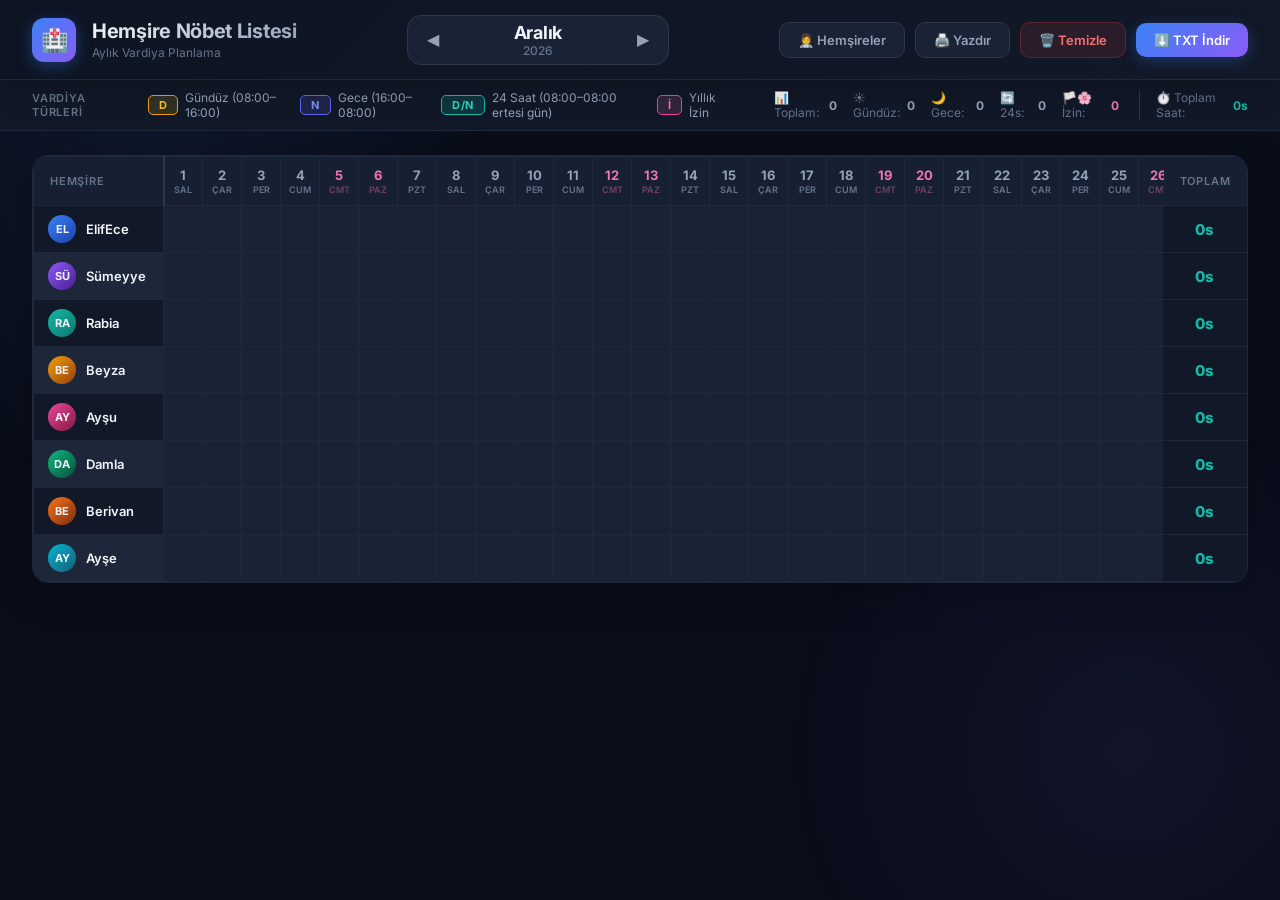
==== index.html @ 1e0ea93f "Initial commit: Add core application files including HTML structure, CSS styles, and JavaScript logi" ====
<!DOCTYPE html>
<html lang="tr">
<head>
  <meta charset="UTF-8" />
  <meta name="viewport" content="width=device-width, initial-scale=1.0" />
  <meta name="description" content="Hemşire Nöbet Listesi - Aylık çalışma programı düzenleme ve TXT olarak indirme uygulaması" />
  <title>Hemşire Nöbet Listesi</title>
  <link rel="preconnect" href="https://fonts.googleapis.com" />
  <link rel="preconnect" href="https://fonts.gstatic.com" crossorigin />
  <link rel="stylesheet" href="style.css" />
</head>
<body>

<div class="app-wrapper">

  <!-- ─── HEADER ─── -->
  <header class="app-header">
    <div class="header-left">
      <div class="header-icon">🏥</div>
      <div class="header-title">
        <h1>Hemşire Nöbet Listesi</h1>
        <p>Aylık Vardiya Planlama</p>
      </div>
    </div>

    <div class="header-center">
      <div class="month-nav">
        <button class="nav-btn" onclick="prevMonth()" title="Önceki Ay">◀</button>
        <div class="month-display">
          <span class="month-name" id="monthName">Nisan</span>
          <span class="year-name" id="yearName">2026</span>
        </div>
        <button class="nav-btn" onclick="nextMonth()" title="Sonraki Ay">▶</button>
      </div>
    </div>

    <div class="header-right">
      <button class="btn btn-secondary" onclick="openNurseModal()" id="btn-manage-nurses">
        👩‍⚕️ Hemşireler
      </button>
      <button class="btn btn-secondary" onclick="printSchedule()" id="btn-print">
        🖨️ Yazdır
      </button>
      <button class="btn btn-danger" onclick="clearAll()" id="btn-clear-all">
        🗑️ Temizle
      </button>
      <button class="btn btn-primary" onclick="downloadTxt()" id="btn-download">
        ⬇️ TXT İndir
      </button>
    </div>
  </header>

  <!-- ─── LEGEND BAR ─── -->
  <div class="legend-bar">
    <span class="legend-label">Vardiya Türleri</span>
    <div class="legend-items">
      <div class="legend-item">
        <span class="legend-chip chip-day">D</span>
        Gündüz (08:00–16:00)
      </div>
      <div class="legend-item">
        <span class="legend-chip chip-night">N</span>
        Gece (16:00–08:00)
      </div>
      <div class="legend-item">
        <span class="legend-chip chip-dn">D/N</span>
        24 Saat (08:00–08:00 ertesi gün)
      </div>
      <div class="legend-item">
        <span class="legend-chip chip-leave">İ</span>
        Yıllık İzin
      </div>
    </div>
    <div class="legend-spacer"></div>
    <div class="stats-bar">
      <div class="stat-item">📊 Toplam: <span class="stat-value" id="statTotal">0</span></div>
      <div class="stat-item">☀️ Gündüz: <span class="stat-value" id="statDay">0</span></div>
      <div class="stat-item">🌙 Gece: <span class="stat-value" id="statNight">0</span></div>
      <div class="stat-item">🔄 24s: <span class="stat-value" id="statDN">0</span></div>
      <div class="stat-item">🏳️‍🌸 İzin: <span class="stat-value" style="color:#f472b6" id="statLeave">0</span></div>
      <div class="stat-item" style="border-left:1px solid var(--border-light);padding-left:16px;margin-left:4px;">⏱️ Toplam Saat: <span class="stat-value" style="color:var(--accent-teal)" id="statHours">0s</span></div>
    </div>
  </div>

  <!-- ─── MAIN TABLE ─── -->
  <main class="main-content">
    <div class="table-wrapper">
      <table class="schedule-table" id="scheduleTable">
        <thead id="tableThead"></thead>
        <tbody id="tableTbody"></tbody>
      </table>
    </div>
  </main>

</div>

<!-- ─── NURSE MANAGER MODAL ─── -->
<div class="modal-overlay" id="nurseModal">
  <div class="modal">
    <div class="modal-header">
      <h2 class="modal-title">👩‍⚕️ Hemşire Listesi</h2>
      <button class="modal-close" onclick="closeNurseModal()">✕</button>
    </div>

    <div class="form-group">
      <label class="form-label" for="newNurseName">Yeni Hemşire Ekle</label>
      <div style="display:flex;gap:8px;">
        <input 
          class="form-input" 
          type="text" 
          id="newNurseName" 
          placeholder="Hemşire adını yazın..." 
          autocomplete="off"
        />
        <button class="btn btn-primary" onclick="addNurse()" id="btn-add-nurse" style="min-width:80px;">Ekle</button>
      </div>
    </div>

    <div class="form-group">
      <label class="form-label">Mevcut Hemşireler <span style="font-size:10px;font-weight:400;text-transform:none;">(sıralamak için sürükle-bırak)</span></label>
      <div class="nurse-list" id="nurseListItems"></div>
    </div>

    <div class="modal-footer">
      <button class="btn btn-secondary" onclick="closeNurseModal()">Kapat</button>
    </div>
  </div>
</div>

<!-- ─── CONFIRM MODAL ─── -->
<div class="modal-overlay" id="confirmModal">
  <div class="modal" style="max-width:400px;">
    <div class="modal-header">
      <h2 class="modal-title" id="confirmTitle">Emin misiniz?</h2>
      <button class="modal-close" onclick="closeConfirm()">✕</button>
    </div>
    <p id="confirmMessage" style="color:var(--text-secondary);font-size:14px;line-height:1.6;margin-bottom:24px;"></p>
    <div class="modal-footer">
      <button class="btn btn-secondary" onclick="closeConfirm()" id="btn-confirm-cancel">İptal</button>
      <button class="btn btn-danger" onclick="doConfirm()" id="btn-confirm-ok">Evet, Devam Et</button>
    </div>
  </div>
</div>

<!-- ─── TOAST ─── -->
<div class="toast" id="toast">
  <span class="toast-icon" id="toastIcon">✅</span>
  <span id="toastMsg">İşlem tamamlandı</span>
</div>

<script src="app.js"></script>
</body>
</html>
---- style.css ----
@import url('https://fonts.googleapis.com/css2?family=Inter:wght@300;400;500;600;700;800&display=swap');

:root {
  --bg-primary: #0a0e1a;
  --bg-secondary: #111827;
  --bg-card: #1a2236;
  --bg-card-hover: #1e2a42;
  --accent-blue: #3b82f6;
  --accent-purple: #8b5cf6;
  --accent-teal: #14b8a6;
  --text-primary: #f1f5f9;
  --text-secondary: #94a3b8;
  --text-muted: #64748b;
  --border-color: #1e293b;
  --border-light: #2d3748;

  /* Shift colors */
  --shift-day-bg: rgba(251, 191, 36, 0.15);
  --shift-day-border: #f59e0b;
  --shift-day-text: #fbbf24;
  --shift-night-bg: rgba(99, 102, 241, 0.18);
  --shift-night-border: #6366f1;
  --shift-night-text: #818cf8;
  --shift-dn-bg: rgba(20, 184, 166, 0.18);
  --shift-dn-border: #14b8a6;
  --shift-dn-text: #2dd4bf;
  --shift-leave-bg: rgba(244, 114, 182, 0.15);
  --shift-leave-border: #ec4899;
  --shift-leave-text: #f472b6;

  --header-height: 80px;
  --table-header-bg: #162032;
}

* {
  margin: 0;
  padding: 0;
  box-sizing: border-box;
}

body {
  font-family: 'Inter', sans-serif;
  background: var(--bg-primary);
  color: var(--text-primary);
  min-height: 100vh;
  overflow-x: hidden;
}

/* Background gradient blobs */
body::before {
  content: '';
  position: fixed;
  top: -200px;
  left: -200px;
  width: 700px;
  height: 700px;
  background: radial-gradient(circle, rgba(59, 130, 246, 0.08) 0%, transparent 70%);
  pointer-events: none;
  z-index: 0;
}
body::after {
  content: '';
  position: fixed;
  bottom: -200px;
  right: -200px;
  width: 700px;
  height: 700px;
  background: radial-gradient(circle, rgba(139, 92, 246, 0.07) 0%, transparent 70%);
  pointer-events: none;
  z-index: 0;
}

.app-wrapper {
  position: relative;
  z-index: 1;
  min-height: 100vh;
  display: flex;
  flex-direction: column;
}

/* ─── HEADER ───────────────────────────────────────────────── */
.app-header {
  background: linear-gradient(135deg, #0d1422 0%, #111827 100%);
  border-bottom: 1px solid var(--border-color);
  padding: 0 32px;
  display: flex;
  align-items: center;
  justify-content: space-between;
  height: var(--header-height);
  position: sticky;
  top: 0;
  z-index: 100;
  backdrop-filter: blur(12px);
  box-shadow: 0 4px 32px rgba(0, 0, 0, 0.3);
}

.header-left {
  display: flex;
  align-items: center;
  gap: 16px;
}

.header-icon {
  width: 44px;
  height: 44px;
  background: linear-gradient(135deg, var(--accent-blue), var(--accent-purple));
  border-radius: 12px;
  display: flex;
  align-items: center;
  justify-content: center;
  font-size: 22px;
  box-shadow: 0 4px 16px rgba(59, 130, 246, 0.35);
}

.header-title h1 {
  font-size: 20px;
  font-weight: 700;
  background: linear-gradient(135deg, #f1f5f9, #94a3b8);
  -webkit-background-clip: text;
  -webkit-text-fill-color: transparent;
  background-clip: text;
  letter-spacing: -0.3px;
}

.header-title p {
  font-size: 12px;
  color: var(--text-muted);
  font-weight: 400;
  margin-top: 2px;
}

.header-center {
  display: flex;
  align-items: center;
  gap: 12px;
}

.month-nav {
  display: flex;
  align-items: center;
  gap: 8px;
  background: var(--bg-card);
  border: 1px solid var(--border-light);
  border-radius: 14px;
  padding: 6px 8px;
}

.nav-btn {
  width: 34px;
  height: 34px;
  background: transparent;
  border: none;
  border-radius: 8px;
  color: var(--text-secondary);
  font-size: 16px;
  cursor: pointer;
  display: flex;
  align-items: center;
  justify-content: center;
  transition: all 0.2s ease;
}
.nav-btn:hover {
  background: var(--border-light);
  color: var(--text-primary);
}

.month-display {
  display: flex;
  flex-direction: column;
  align-items: center;
  min-width: 160px;
}

.month-name {
  font-size: 18px;
  font-weight: 700;
  color: var(--text-primary);
  letter-spacing: -0.3px;
}

.year-name {
  font-size: 12px;
  color: var(--text-muted);
  font-weight: 500;
}

.header-right {
  display: flex;
  align-items: center;
  gap: 10px;
}

.btn {
  display: flex;
  align-items: center;
  gap: 8px;
  padding: 9px 18px;
  border-radius: 10px;
  font-size: 13px;
  font-weight: 600;
  cursor: pointer;
  transition: all 0.2s ease;
  border: none;
  font-family: 'Inter', sans-serif;
  white-space: nowrap;
}

.btn-primary {
  background: linear-gradient(135deg, var(--accent-blue), var(--accent-purple));
  color: white;
  box-shadow: 0 4px 16px rgba(59, 130, 246, 0.3);
}
.btn-primary:hover {
  transform: translateY(-1px);
  box-shadow: 0 6px 24px rgba(59, 130, 246, 0.45);
}
.btn-primary:active { transform: translateY(0); }

.btn-secondary {
  background: var(--bg-card);
  color: var(--text-secondary);
  border: 1px solid var(--border-light);
}
.btn-secondary:hover {
  background: var(--bg-card-hover);
  color: var(--text-primary);
  border-color: var(--accent-blue);
}

.btn-danger {
  background: rgba(239, 68, 68, 0.12);
  color: #f87171;
  border: 1px solid rgba(239, 68, 68, 0.25);
}
.btn-danger:hover {
  background: rgba(239, 68, 68, 0.2);
  border-color: #ef4444;
}

/* ─── LEGEND ────────────────────────────────────────────────── */
.legend-bar {
  display: flex;
  align-items: center;
  gap: 24px;
  padding: 10px 32px;
  background: var(--bg-secondary);
  border-bottom: 1px solid var(--border-color);
}

.legend-label {
  font-size: 11px;
  font-weight: 600;
  color: var(--text-muted);
  text-transform: uppercase;
  letter-spacing: 0.8px;
}

.legend-items {
  display: flex;
  gap: 16px;
}

.legend-item {
  display: flex;
  align-items: center;
  gap: 7px;
  font-size: 12px;
  color: var(--text-secondary);
}

.legend-chip {
  padding: 2px 10px;
  border-radius: 5px;
  font-size: 11px;
  font-weight: 700;
  letter-spacing: 0.5px;
}

.chip-day {
  background: var(--shift-day-bg);
  border: 1px solid var(--shift-day-border);
  color: var(--shift-day-text);
}
.chip-night {
  background: var(--shift-night-bg);
  border: 1px solid var(--shift-night-border);
  color: var(--shift-night-text);
}
.chip-dn {
  background: var(--shift-dn-bg);
  border: 1px solid var(--shift-dn-border);
  color: var(--shift-dn-text);
}
.chip-leave {
  background: var(--shift-leave-bg);
  border: 1px solid var(--shift-leave-border);
  color: var(--shift-leave-text);
}

.legend-spacer {
  flex: 1;
}

.stats-bar {
  display: flex;
  gap: 16px;
}

.stat-item {
  display: flex;
  align-items: center;
  gap: 6px;
  font-size: 12px;
  color: var(--text-muted);
}
.stat-value {
  font-weight: 700;
  color: var(--text-secondary);
}

/* ─── MAIN CONTENT ──────────────────────────────────────────── */
.main-content {
  flex: 1;
  padding: 24px 32px;
  overflow: auto;
}

/* ─── TABLE WRAPPER ─────────────────────────────────────────── */
.table-wrapper {
  background: var(--bg-card);
  border-radius: 16px;
  border: 1px solid var(--border-color);
  overflow: auto;
  box-shadow: 0 8px 40px rgba(0, 0, 0, 0.25);
}

/* ─── SCHEDULE TABLE ────────────────────────────────────────── */
.schedule-table {
  width: 100%;
  border-collapse: collapse;
  min-width: 900px;
}

.schedule-table th,
.schedule-table td {
  border: 1px solid var(--border-color);
}

/* Nurse name column header */
.schedule-table th.nurse-col-header {
  background: var(--table-header-bg);
  color: var(--text-muted);
  font-size: 11px;
  font-weight: 600;
  text-transform: uppercase;
  letter-spacing: 0.8px;
  padding: 14px 16px;
  text-align: left;
  min-width: 130px;
  position: sticky;
  left: 0;
  z-index: 10;
  border-right: 2px solid var(--border-light);
}

/* Day number headers */
.schedule-table th.day-header {
  background: var(--table-header-bg);
  color: var(--text-muted);
  font-size: 12px;
  font-weight: 600;
  padding: 10px 4px;
  text-align: center;
  min-width: 38px;
  max-width: 44px;
  user-select: none;
}

.day-header .day-num {
  display: block;
  font-size: 13px;
  font-weight: 700;
  color: var(--text-secondary);
}

.day-header .day-name {
  display: block;
  font-size: 9px;
  color: var(--text-muted);
  margin-top: 1px;
  text-transform: uppercase;
}

.day-header.weekend .day-num {
  color: #f472b6;
}
.day-header.weekend .day-name {
  color: #f472b666;
}

/* Nurse name cell */
.nurse-name-cell {
  background: var(--bg-secondary);
  padding: 0 14px;
  position: sticky;
  left: 0;
  z-index: 5;
  border-right: 2px solid var(--border-light);
  transition: background 0.2s;
}

.nurse-info {
  display: flex;
  align-items: center;
  gap: 10px;
  height: 46px;
}

.nurse-avatar {
  width: 28px;
  height: 28px;
  border-radius: 50%;
  display: flex;
  align-items: center;
  justify-content: center;
  font-size: 11px;
  font-weight: 700;
  flex-shrink: 0;
}

.nurse-name-text {
  font-size: 13px;
  font-weight: 600;
  color: var(--text-primary);
  white-space: nowrap;
}

/* Shift cells */
.shift-cell {
  text-align: center;
  padding: 4px 2px;
  cursor: pointer;
  user-select: none;
  transition: all 0.15s ease;
  height: 46px;
  vertical-align: middle;
}

.shift-cell:hover {
  background: rgba(255, 255, 255, 0.04);
}

.cell-inner {
  width: 34px;
  height: 34px;
  border-radius: 8px;
  display: flex;
  align-items: center;
  justify-content: center;
  font-size: 11px;
  font-weight: 700;
  margin: auto;
  transition: all 0.18s cubic-bezier(0.34, 1.56, 0.64, 1);
  letter-spacing: 0.3px;
  border: 1.5px solid transparent;
}

/* Empty state */
.cell-inner.empty {
  background: transparent;
  border-color: transparent;
  color: transparent;
}

.shift-cell:hover .cell-inner.empty {
  background: rgba(255, 255, 255, 0.05);
  border-color: var(--border-light);
  color: var(--text-muted);
}
.shift-cell:hover .cell-inner.empty::after {
  content: '+';
  font-size: 14px;
}

/* Day shift */
.cell-inner.day {
  background: var(--shift-day-bg);
  border-color: var(--shift-day-border);
  color: var(--shift-day-text);
  box-shadow: 0 2px 8px rgba(245, 158, 11, 0.2);
}
.shift-cell:hover .cell-inner.day {
  transform: scale(1.1);
  box-shadow: 0 4px 14px rgba(245, 158, 11, 0.35);
}

/* Night shift */
.cell-inner.night {
  background: var(--shift-night-bg);
  border-color: var(--shift-night-border);
  color: var(--shift-night-text);
  box-shadow: 0 2px 8px rgba(99, 102, 241, 0.25);
}
.shift-cell:hover .cell-inner.night {
  transform: scale(1.1);
  box-shadow: 0 4px 14px rgba(99, 102, 241, 0.4);
}

/* Day/Night shift */
.cell-inner.daynight {
  background: var(--shift-dn-bg);
  border-color: var(--shift-dn-border);
  color: var(--shift-dn-text);
  box-shadow: 0 2px 8px rgba(20, 184, 166, 0.2);
  font-size: 10px;
}
.shift-cell:hover .cell-inner.daynight {
  transform: scale(1.1);
  box-shadow: 0 4px 14px rgba(20, 184, 166, 0.35);
}

/* Leave / İzin */
.cell-inner.leave {
  background: var(--shift-leave-bg);
  border-color: var(--shift-leave-border);
  color: var(--shift-leave-text);
  box-shadow: 0 2px 8px rgba(236, 72, 153, 0.2);
}
.shift-cell:hover .cell-inner.leave {
  transform: scale(1.1);
  box-shadow: 0 4px 14px rgba(236, 72, 153, 0.4);
}

/* Row total */
.row-total {
  padding: 0 12px;
  text-align: center;
  min-width: 60px;
  position: sticky;
  right: 0;
  background: var(--bg-secondary);
  border-left: 2px solid var(--border-light);
  z-index: 5;
}

.total-badge {
  display: inline-flex;
  align-items: center;
  justify-content: center;
}

.total-badge span.hours {
  font-size: 15px;
  font-weight: 800;
  color: var(--accent-teal);
}

/* Alternating row colors */
.schedule-table tbody tr:nth-child(even) .nurse-name-cell {
  background: rgba(255,255,255,0.02);
}
.schedule-table tbody tr:hover .nurse-name-cell,
.schedule-table tbody tr:hover .row-total {
  background: var(--bg-card-hover);
}
.schedule-table tbody tr:hover .shift-cell {
  background: rgba(255,255,255,0.015);
}

/* Disabled day cell (out of month) */
.shift-cell.disabled {
  background: rgba(0,0,0,0.15);
  cursor: not-allowed;
  pointer-events: none;
}
.shift-cell.disabled .cell-inner {
  opacity: 0.15;
}

/* ─── MODAL / NURSE EDITOR ──────────────────────────────────── */
.modal-overlay {
  position: fixed;
  inset: 0;
  background: rgba(0, 0, 0, 0.7);
  backdrop-filter: blur(6px);
  z-index: 1000;
  display: flex;
  align-items: center;
  justify-content: center;
  opacity: 0;
  pointer-events: none;
  transition: opacity 0.25s ease;
}

.modal-overlay.open {
  opacity: 1;
  pointer-events: all;
}

.modal {
  background: var(--bg-card);
  border: 1px solid var(--border-light);
  border-radius: 20px;
  padding: 32px;
  width: 480px;
  max-width: 95vw;
  box-shadow: 0 24px 80px rgba(0, 0, 0, 0.5);
  transform: translateY(16px) scale(0.97);
  transition: transform 0.25s ease;
}
.modal-overlay.open .modal {
  transform: translateY(0) scale(1);
}

.modal-header {
  display: flex;
  align-items: center;
  justify-content: space-between;
  margin-bottom: 24px;
}
.modal-title {
  font-size: 18px;
  font-weight: 700;
}
.modal-close {
  width: 32px;
  height: 32px;
  background: var(--bg-secondary);
  border: 1px solid var(--border-light);
  border-radius: 8px;
  color: var(--text-muted);
  font-size: 16px;
  cursor: pointer;
  display: flex;
  align-items: center;
  justify-content: center;
  transition: all 0.2s;
}
.modal-close:hover {
  background: rgba(239,68,68,0.15);
  color: #f87171;
  border-color: rgba(239,68,68,0.4);
}

.form-group {
  margin-bottom: 16px;
}
.form-label {
  display: block;
  font-size: 12px;
  font-weight: 600;
  color: var(--text-muted);
  text-transform: uppercase;
  letter-spacing: 0.7px;
  margin-bottom: 8px;
}
.form-input {
  width: 100%;
  background: var(--bg-secondary);
  border: 1px solid var(--border-light);
  border-radius: 10px;
  padding: 11px 14px;
  color: var(--text-primary);
  font-size: 14px;
  font-family: 'Inter', sans-serif;
  transition: border-color 0.2s;
  outline: none;
}
.form-input:focus {
  border-color: var(--accent-blue);
  box-shadow: 0 0 0 3px rgba(59,130,246,0.12);
}

.nurse-list {
  display: flex;
  flex-direction: column;
  gap: 8px;
  max-height: 320px;
  overflow-y: auto;
  padding-right: 4px;
}
.nurse-list::-webkit-scrollbar { width: 4px; }
.nurse-list::-webkit-scrollbar-track { background: transparent; }
.nurse-list::-webkit-scrollbar-thumb { background: var(--border-light); border-radius: 2px; }

.nurse-list-item {
  display: flex;
  align-items: center;
  gap: 10px;
  background: var(--bg-secondary);
  border: 1px solid var(--border-color);
  border-radius: 10px;
  padding: 10px 14px;
  cursor: grab;
  transition: all 0.2s;
}
.nurse-list-item:hover {
  border-color: var(--border-light);
  background: var(--bg-card-hover);
}
.nurse-list-item.dragging {
  opacity: 0.5;
  cursor: grabbing;
}

.drag-handle {
  color: var(--text-muted);
  font-size: 14px;
  cursor: grab;
}

.nurse-item-name {
  flex: 1;
  font-size: 14px;
  font-weight: 500;
}

.nurse-item-actions {
  display: flex;
  gap: 6px;
}

.icon-btn {
  width: 28px;
  height: 28px;
  border-radius: 7px;
  border: none;
  background: transparent;
  cursor: pointer;
  display: flex;
  align-items: center;
  justify-content: center;
  font-size: 13px;
  color: var(--text-muted);
  transition: all 0.2s;
}
.icon-btn:hover {
  background: rgba(239,68,68,0.15);
  color: #f87171;
}

.modal-footer {
  margin-top: 24px;
  display: flex;
  gap: 10px;
  justify-content: flex-end;
}

/* Toast notification */
.toast {
  position: fixed;
  bottom: 32px;
  right: 32px;
  background: var(--bg-card);
  border: 1px solid var(--border-light);
  border-radius: 12px;
  padding: 14px 20px;
  display: flex;
  align-items: center;
  gap: 10px;
  font-size: 14px;
  font-weight: 500;
  color: var(--text-primary);
  box-shadow: 0 8px 32px rgba(0,0,0,0.35);
  z-index: 2000;
  transform: translateY(80px);
  opacity: 0;
  transition: all 0.35s cubic-bezier(0.34, 1.56, 0.64, 1);
}

.toast.show {
  transform: translateY(0);
  opacity: 1;
}

.toast-icon {
  font-size: 20px;
}

/* Scrollbar for table wrapper */
.table-wrapper::-webkit-scrollbar { height: 6px; width: 6px; }
.table-wrapper::-webkit-scrollbar-track { background: var(--bg-card); }
.table-wrapper::-webkit-scrollbar-thumb { background: var(--border-light); border-radius: 3px; }
.table-wrapper::-webkit-scrollbar-thumb:hover { background: var(--text-muted); }

/* Responsive */
@media (max-width: 768px) {
  .app-header {
    padding: 0 16px;
    flex-wrap: wrap;
    height: auto;
    padding: 12px 16px;
    gap: 10px;
  }
  .header-center { order: 3; width: 100%; justify-content: center; }
  .main-content { padding: 12px 8px; }
  .legend-bar { padding: 8px 16px; flex-wrap: wrap; gap: 10px; }
}
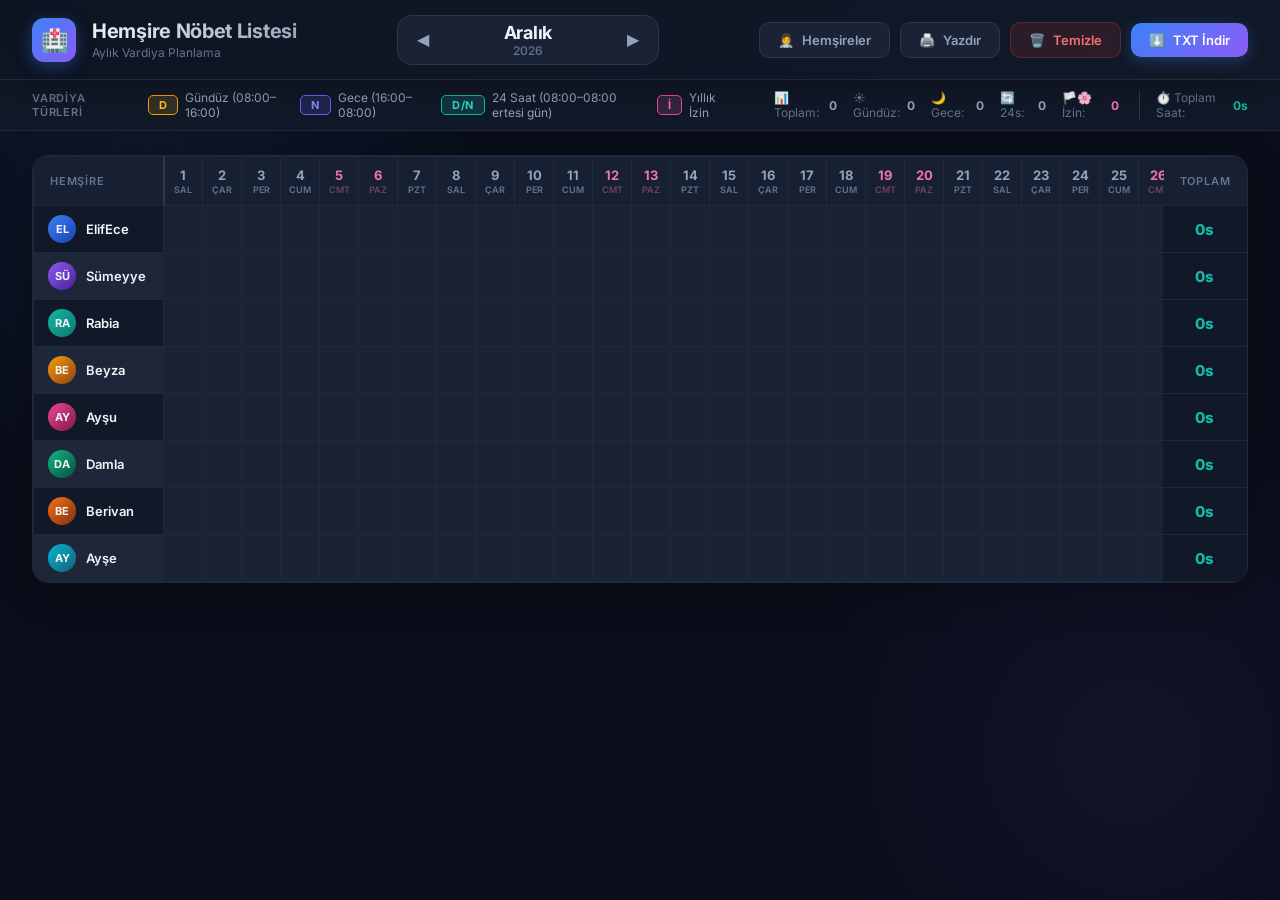
==== commit 692f30a7: "feat: implement responsive mobile card view with floating navigation bar and toggleable layout" ====
--- a/index.html
+++ b/index.html
@@ -36,16 +36,16 @@
 
     <div class="header-right">
       <button class="btn btn-secondary" onclick="openNurseModal()" id="btn-manage-nurses">
-        👩‍⚕️ Hemşireler
+        👩‍⚕️ <span class="btn-label">Hemşireler</span>
       </button>
       <button class="btn btn-secondary" onclick="printSchedule()" id="btn-print">
-        🖨️ Yazdır
+        🖨️ <span class="btn-label">Yazdır</span>
       </button>
       <button class="btn btn-danger" onclick="clearAll()" id="btn-clear-all">
-        🗑️ Temizle
+        🗑️ <span class="btn-label">Temizle</span>
       </button>
       <button class="btn btn-primary" onclick="downloadTxt()" id="btn-download">
-        ⬇️ TXT İndir
+        ⬇️ <span class="btn-label">TXT İndir</span>
       </button>
     </div>
   </header>
@@ -84,13 +84,29 @@
 
   <!-- ─── MAIN TABLE ─── -->
   <main class="main-content">
-    <div class="table-wrapper">
+    <!-- Masaüstü: tablo görünümü -->
+    <div class="table-wrapper" id="desktopView">
       <table class="schedule-table" id="scheduleTable">
         <thead id="tableThead"></thead>
         <tbody id="tableTbody"></tbody>
       </table>
     </div>
+    <!-- Mobil: kart görünümü (JS tarafından doldurulur) -->
+    <div class="mobile-view" id="mobileView"></div>
   </main>
+
+  <!-- ─── MOBİL FLOATING BOTTOM BAR ─── -->
+  <div class="mobile-fab-bar" id="mobileFabBar">
+    <div class="mob-month-nav">
+      <button class="nav-btn" onclick="prevMonth()" title="Önceki Ay">◀</button>
+      <div class="mob-month-display">
+        <span class="month-name" id="mobMonthName">Nisan</span>
+        <span class="year-name" id="mobYearName">2026</span>
+      </div>
+      <button class="nav-btn" onclick="nextMonth()" title="Sonraki Ay">▶</button>
+    </div>
+    <button class="mob-view-toggle" id="viewToggleBtn" onclick="toggleViewMode()" title="Tablo Görünümüne Geç">📊</button>
+  </div>
 
 </div>
 
--- a/style.css
+++ b/style.css
@@ -783,16 +783,252 @@
 .table-wrapper::-webkit-scrollbar-thumb { background: var(--border-light); border-radius: 3px; }
 .table-wrapper::-webkit-scrollbar-thumb:hover { background: var(--text-muted); }
 
-/* Responsive */
-@media (max-width: 768px) {
+/* ─── MOBILE CARD VIEW ──────────────────────────────────────────────────── */
+
+.mobile-view {
+  display: none; /* JS controls visibility via inline style */
+  flex-direction: column;
+  gap: 12px;
+}
+
+.nurse-card {
+  background: var(--bg-card);
+  border: 1px solid var(--border-color);
+  border-radius: 16px;
+  overflow: hidden;
+  box-shadow: 0 4px 20px rgba(0, 0, 0, 0.2);
+}
+
+.nurse-card-header {
+  display: flex;
+  align-items: center;
+  gap: 10px;
+  padding: 11px 14px;
+  background: var(--bg-secondary);
+  border-bottom: 1px solid var(--border-color);
+}
+
+.nurse-card-name {
+  flex: 1;
+  font-size: 14px;
+  font-weight: 600;
+  color: var(--text-primary);
+}
+
+.nurse-card-total {
+  font-size: 15px;
+  font-weight: 800;
+  color: var(--accent-teal);
+}
+
+.nurse-card-body {
+  padding: 10px 8px 8px;
+  display: flex;
+  flex-direction: column;
+  gap: 4px;
+}
+
+/* 7 günlük hafta satırı */
+.week-row {
+  display: grid;
+  grid-template-columns: repeat(7, 1fr);
+  gap: 3px;
+}
+
+.mobile-cell {
+  display: flex;
+  flex-direction: column;
+  align-items: center;
+  gap: 3px;
+  cursor: pointer;
+  border-radius: 8px;
+  padding: 5px 2px;
+  min-height: 58px;
+  justify-content: center;
+  transition: background 0.15s ease;
+  -webkit-tap-highlight-color: transparent;
+  user-select: none;
+}
+
+.mobile-cell:active {
+  background: rgba(255, 255, 255, 0.07);
+  transform: scale(0.91);
+  transition: transform 0.08s ease;
+}
+
+.mobile-cell .mob-day-n {
+  font-size: 9px;
+  color: var(--text-muted);
+  font-weight: 600;
+  line-height: 1;
+}
+
+.mobile-cell .mob-day-n.weekend {
+  color: rgba(244, 114, 182, 0.75);
+}
+
+.mobile-cell .cell-inner {
+  width: 36px;
+  height: 36px;
+}
+
+/* ─── FLOATING BOTTOM BAR (mobil) ──────────────────────────────────────── */
+
+.mobile-fab-bar {
+  display: none; /* sadece mobilde gösterilir */
+  position: fixed;
+  bottom: 0;
+  left: 0;
+  right: 0;
+  z-index: 200;
+  background: linear-gradient(180deg, rgba(13,20,34,0.96) 0%, rgba(17,24,39,0.99) 100%);
+  border-top: 1px solid var(--border-light);
+  padding: 10px 16px;
+  padding-bottom: max(10px, env(safe-area-inset-bottom));
+  gap: 10px;
+  align-items: center;
+  justify-content: center;
+  box-shadow: 0 -4px 32px rgba(0, 0, 0, 0.55);
+  backdrop-filter: blur(16px);
+  -webkit-backdrop-filter: blur(16px);
+}
+
+.mob-month-nav {
+  display: flex;
+  align-items: center;
+  gap: 8px;
+  background: var(--bg-card);
+  border: 1px solid var(--border-light);
+  border-radius: 14px;
+  padding: 5px 10px;
+  flex: 1;
+  justify-content: center;
+}
+
+.mob-month-display {
+  display: flex;
+  flex-direction: column;
+  align-items: center;
+  min-width: 110px;
+}
+
+.mob-month-display .month-name {
+  font-size: 16px;
+  font-weight: 700;
+  color: var(--text-primary);
+  letter-spacing: -0.2px;
+}
+
+.mob-month-display .year-name {
+  font-size: 11px;
+  color: var(--text-muted);
+}
+
+.mob-view-toggle {
+  width: 42px;
+  height: 42px;
+  border-radius: 12px;
+  border: 1px solid var(--border-light);
+  background: var(--bg-card);
+  color: var(--text-secondary);
+  font-size: 18px;
+  cursor: pointer;
+  display: flex;
+  align-items: center;
+  justify-content: center;
+  transition: all 0.2s ease;
+  flex-shrink: 0;
+}
+
+.mob-view-toggle:active {
+  background: var(--accent-blue);
+  border-color: var(--accent-blue);
+  color: white;
+  transform: scale(0.92);
+}
+
+/* ─── RESPONSIVE OVERRIDES (≤ 767px) ──────────────────────────────────── */
+
+@media (max-width: 767px) {
+  /* Header: compact & icon-only buttons */
   .app-header {
-    padding: 0 16px;
+    padding: 10px 12px !important;
     flex-wrap: wrap;
-    height: auto;
-    padding: 12px 16px;
+    height: auto !important;
+    gap: 8px;
+  }
+
+  /* Ay navigasyonu floating bar'a taşındı */
+  .header-center {
+    display: none;
+  }
+
+  .header-left {
+    flex: 1;
     gap: 10px;
   }
-  .header-center { order: 3; width: 100%; justify-content: center; }
-  .main-content { padding: 12px 8px; }
-  .legend-bar { padding: 8px 16px; flex-wrap: wrap; gap: 10px; }
-}
+
+  .header-icon {
+    width: 36px;
+    height: 36px;
+    font-size: 18px;
+    border-radius: 10px;
+    flex-shrink: 0;
+  }
+
+  .header-title h1 { font-size: 15px; }
+  .header-title p  { font-size: 11px; }
+
+  .header-right { gap: 6px; }
+
+  /* Buton metinlerini mobilde gizle, sadece ikon göster */
+  .btn-label { display: none; }
+  .btn { padding: 9px 11px; }
+
+  /* Legend bar */
+  .legend-bar {
+    padding: 7px 12px !important;
+    gap: 8px;
+    flex-wrap: wrap;
+  }
+
+  .legend-label  { display: none; }
+  .legend-spacer { display: none; }
+
+  .legend-items {
+    gap: 8px;
+    flex-wrap: wrap;
+  }
+
+  .legend-item { font-size: 11px; gap: 5px; }
+
+  .stats-bar {
+    flex-wrap: wrap;
+    gap: 6px;
+    width: 100%;
+    font-size: 11px;
+  }
+
+  /* Floating bar için alt boşluk */
+  .main-content {
+    padding: 10px 8px 90px !important;
+  }
+
+  /* Tablo modu için momentum scroll */
+  .table-wrapper {
+    -webkit-overflow-scrolling: touch;
+    border-radius: 12px;
+  }
+
+  /* Floating bar göster */
+  .mobile-fab-bar {
+    display: flex;
+  }
+
+  /* Toast'ı floating bar'ın üstüne taşı */
+  .toast {
+    bottom: 92px;
+    right: 16px;
+  }
+}
+
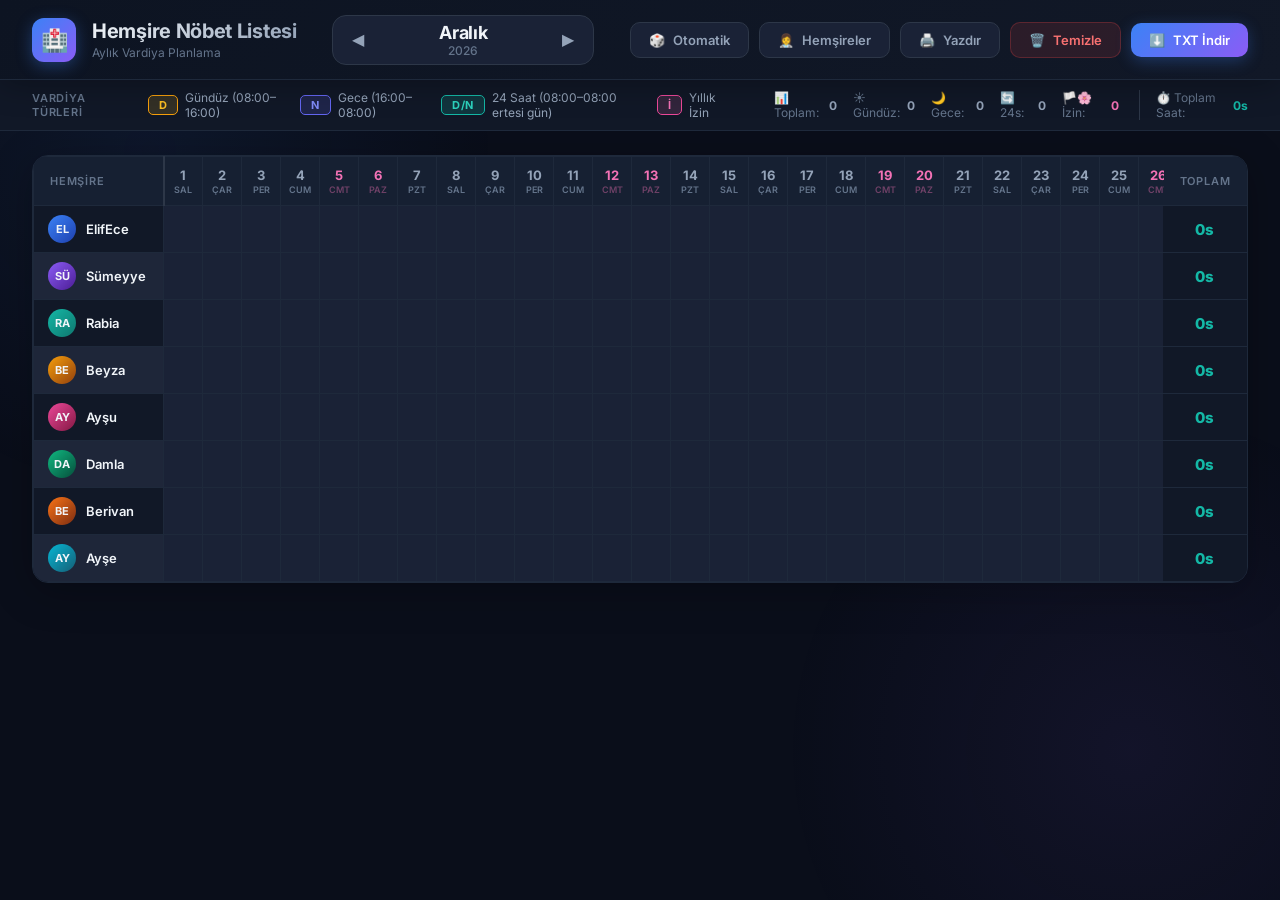
==== commit 44a3d37e: "feat: implement automatic schedule generation with load-balanced shift assignment" ====
--- a/index.html
+++ b/index.html
@@ -35,6 +35,9 @@
     </div>
 
     <div class="header-right">
+      <button class="btn btn-secondary" onclick="openAutoModal()" id="btn-auto-schedule">
+        🎲 <span class="btn-label">Otomatik</span>
+      </button>
       <button class="btn btn-secondary" onclick="openNurseModal()" id="btn-manage-nurses">
         👩‍⚕️ <span class="btn-label">Hemşireler</span>
       </button>
@@ -108,6 +111,47 @@
     <button class="mob-view-toggle" id="viewToggleBtn" onclick="toggleViewMode()" title="Tablo Görünümüne Geç">📊</button>
   </div>
 
+</div>
+
+<!-- ─── AUTO SCHEDULE MODAL ─── -->
+<div class="modal-overlay" id="autoModal">
+  <div class="modal" style="max-width:440px;">
+    <div class="modal-header">
+      <h2 class="modal-title">🎲 Otomatik Çizelge Oluştur</h2>
+      <button class="modal-close" onclick="closeAutoModal()">&#x2715;</button>
+    </div>
+
+    <p style="color:var(--text-secondary);font-size:13px;line-height:1.65;margin-bottom:20px;">
+      <strong id="autoMonthLabel" style="color:var(--text-primary);"></strong> ayı için hemşirelere otomatik
+      vardiya ataması yapılacak. Her gün için belirtilen minimum kişi sayısı kadar hemşire
+      atanacak; yük dengeli (az nöbet tutan önce) ve rastgele dağıtılacak.
+    </p>
+
+    <div style="display:grid;grid-template-columns:1fr 1fr;gap:12px;margin-bottom:16px;">
+      <div class="form-group" style="margin-bottom:0;">
+        <label class="form-label" for="autoMinDay">☀️ Min. Gündüz Hemşire</label>
+        <input class="form-input" type="number" id="autoMinDay" value="2" min="1" max="20">
+      </div>
+      <div class="form-group" style="margin-bottom:0;">
+        <label class="form-label" for="autoMinNight">🌙 Min. Gece Hemşire</label>
+        <input class="form-input" type="number" id="autoMinNight" value="2" min="1" max="20">
+      </div>
+    </div>
+
+    <div id="autoPreview" style="background:rgba(59,130,246,0.08);border:1px solid rgba(59,130,246,0.2);border-radius:10px;padding:12px;margin-bottom:16px;font-size:12px;color:var(--text-secondary);line-height:1.6;">
+    </div>
+
+    <div style="background:rgba(239,68,68,0.08);border:1px solid rgba(239,68,68,0.2);border-radius:10px;padding:10px 12px;margin-bottom:20px;">
+      <p style="color:#f87171;font-size:12px;line-height:1.5;">
+        ⚠️ Bu işlem mevcut nöbet verilerini <strong>siler</strong>. İzin günleri korunur.
+      </p>
+    </div>
+
+    <div class="modal-footer">
+      <button class="btn btn-secondary" onclick="closeAutoModal()" id="btn-auto-cancel">İptal</button>
+      <button class="btn btn-primary" onclick="runAutoSchedule()" id="btn-run-auto">🎲 Oluştur</button>
+    </div>
+  </div>
 </div>
 
 <!-- ─── NURSE MANAGER MODAL ─── -->
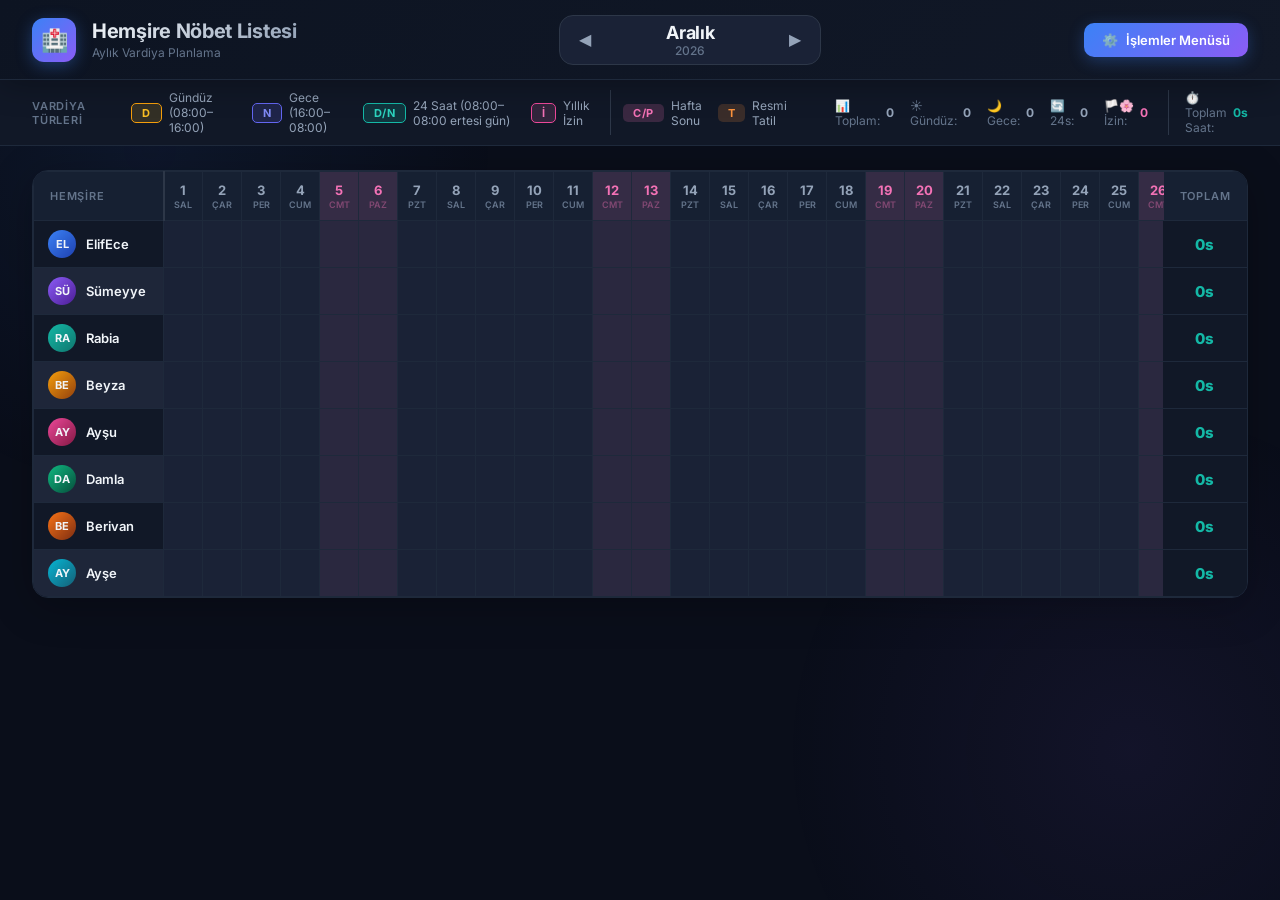
==== commit a0ed0036: "feat: add nurse shift preferences and highlight public holidays in the schedule" ====
--- a/index.html
+++ b/index.html
@@ -35,21 +35,10 @@
     </div>
 
     <div class="header-right">
-      <button class="btn btn-secondary" onclick="openAutoModal()" id="btn-auto-schedule">
-        🎲 <span class="btn-label">Otomatik</span>
+      <button class="btn btn-primary" onclick="openMenuModal()" id="btn-main-menu">
+        ⚙️ <span class="btn-label">İşlemler Menüsü</span>
       </button>
-      <button class="btn btn-secondary" onclick="openNurseModal()" id="btn-manage-nurses">
-        👩‍⚕️ <span class="btn-label">Hemşireler</span>
-      </button>
-      <button class="btn btn-secondary" onclick="printSchedule()" id="btn-print">
-        🖨️ <span class="btn-label">Yazdır</span>
-      </button>
-      <button class="btn btn-danger" onclick="clearAll()" id="btn-clear-all">
-        🗑️ <span class="btn-label">Temizle</span>
-      </button>
-      <button class="btn btn-primary" onclick="downloadTxt()" id="btn-download">
-        ⬇️ <span class="btn-label">TXT İndir</span>
-      </button>
+      <input type="file" id="importFile" accept=".json" style="display:none;" onchange="importData(event)" />
     </div>
   </header>
 
@@ -72,6 +61,14 @@
       <div class="legend-item">
         <span class="legend-chip chip-leave">İ</span>
         Yıllık İzin
+      </div>
+      <div class="legend-item" style="border-left:1px solid var(--border-light);padding-left:12px;margin-left:4px;">
+        <span class="legend-chip" style="background:rgba(244,114,182,0.18);color:#f472b6;border-color:#f472b6;">C/P</span>
+        Hafta Sonu
+      </div>
+      <div class="legend-item">
+        <span class="legend-chip" style="background:rgba(251,146,60,0.18);color:#fb923c;border-color:#fb923c;">T</span>
+        Resmi Tatil
       </div>
     </div>
     <div class="legend-spacer"></div>
@@ -112,6 +109,35 @@
   </div>
 
 </div>
+
+  <!-- ─── MENU MODAL ─── -->
+  <div class="modal-overlay" id="menuModal">
+    <div class="modal" style="max-width: 340px;">
+      <div class="modal-header">
+        <h2 class="modal-title">⚙️ İşlemler</h2>
+        <button class="modal-close" onclick="closeMenuModal()">✕</button>
+      </div>
+      
+      <div style="display: flex; flex-direction: column; gap: 8px; margin-bottom: 8px;">
+        <button class="btn btn-secondary" style="justify-content: flex-start; padding: 12px; font-size: 14px;" onclick="closeMenuModal(); openAutoModal();">🎲 Otomatik Çizelge Oluştur</button>
+        <button class="btn btn-secondary" style="justify-content: flex-start; padding: 12px; font-size: 14px;" onclick="closeMenuModal(); openNurseModal();">👩‍⚕️ Hemşire Yönetimi</button>
+        
+        <div style="height: 1px; background: var(--border-color); margin: 4px 0;"></div>
+        
+        <button class="btn btn-secondary" style="justify-content: flex-start; padding: 12px; font-size: 14px;" onclick="closeMenuModal(); exportData();">💾 Mevcut Ayı Dışa Aktar (Yedekle)</button>
+        <button class="btn btn-secondary" style="justify-content: flex-start; padding: 12px; font-size: 14px;" onclick="closeMenuModal(); document.getElementById('importFile').click();">📂 Üzerine İçe Aktar (Geri Yükle)</button>
+        
+        <div style="height: 1px; background: var(--border-color); margin: 4px 0;"></div>
+
+        <button class="btn btn-secondary" style="justify-content: flex-start; padding: 12px; font-size: 14px;" onclick="closeMenuModal(); printSchedule();">🖨️ Yazdır (A4)</button>
+        <button class="btn btn-secondary" style="justify-content: flex-start; padding: 12px; font-size: 14px;" onclick="closeMenuModal(); downloadTxt();">⬇️ TXT Formatında İndir</button>
+        
+        <div style="height: 1px; background: var(--border-color); margin: 4px 0;"></div>
+
+        <button class="btn btn-danger" style="justify-content: flex-start; padding: 12px; font-size: 14px; background: rgba(239, 68, 68, 0.1); color: #ef4444;" onclick="closeMenuModal(); clearAll();">🗑️ Ekranda Görünen Ayı Temizle</button>
+      </div>
+    </div>
+  </div>
 
 <!-- ─── AUTO SCHEDULE MODAL ─── -->
 <div class="modal-overlay" id="autoModal">
@@ -177,7 +203,7 @@
     </div>
 
     <div class="form-group">
-      <label class="form-label">Mevcut Hemşireler <span style="font-size:10px;font-weight:400;text-transform:none;">(sıralamak için sürükle-bırak)</span></label>
+      <label class="form-label">Mevcut Hemşireler <span style="font-size:10px;font-weight:400;text-transform:none;">(sıralamak için sürükle-bırak · ☀️⚖️🌙 =vardiya tercihi)</span></label>
       <div class="nurse-list" id="nurseListItems"></div>
     </div>
 
--- a/style.css
+++ b/style.css
@@ -398,6 +398,53 @@
   color: #f472b666;
 }
 
+/* Weekend column highlight */
+.day-header.weekend {
+  background: rgba(244, 114, 182, 0.12) !important;
+}
+.shift-cell.weekend-col {
+  background: rgba(244, 114, 182, 0.07) !important;
+}
+.shift-cell.weekend-col:hover {
+  background: rgba(244, 114, 182, 0.14) !important;
+}
+
+/* Holiday column highlight */
+.day-header.holiday {
+  background: rgba(251, 146, 60, 0.18) !important;
+}
+.day-header.holiday .day-num {
+  color: #fb923c;
+}
+.day-header.holiday .day-name {
+  color: #fb923c99;
+}
+.shift-cell.holiday-col {
+  background: rgba(251, 146, 60, 0.09) !important;
+}
+.shift-cell.holiday-col:hover {
+  background: rgba(251, 146, 60, 0.18) !important;
+}
+
+/* Mobile weekend + holiday */
+.mob-day-n.holiday {
+  color: #fb923c;
+}
+.mobile-cell.weekend-col .mob-day-n {
+  color: #f472b6;
+}
+.mobile-cell.weekend-col {
+  background: rgba(244, 114, 182, 0.07);
+  border-radius: 6px;
+}
+.mobile-cell.holiday-col {
+  background: rgba(251, 146, 60, 0.09);
+  border-radius: 6px;
+}
+.mobile-cell.holiday-col .mob-day-n {
+  color: #fb923c;
+}
+
 /* Nurse name cell */
 .nurse-name-cell {
   background: var(--bg-secondary);
@@ -783,7 +830,61 @@
 .table-wrapper::-webkit-scrollbar-thumb { background: var(--border-light); border-radius: 3px; }
 .table-wrapper::-webkit-scrollbar-thumb:hover { background: var(--text-muted); }
 
+/* ─── NURSE PREFERENCE TOGGLE ──────────────────────────────────────────────── */
+
+.pref-toggle {
+  display: flex;
+  gap: 2px;
+  background: var(--bg-primary);
+  border: 1px solid var(--border-color);
+  border-radius: 9px;
+  padding: 3px;
+  flex-shrink: 0;
+}
+
+.pref-btn {
+  width: 30px;
+  height: 26px;
+  border: none;
+  background: transparent;
+  border-radius: 6px;
+  cursor: pointer;
+  font-size: 13px;
+  display: flex;
+  align-items: center;
+  justify-content: center;
+  transition: all 0.18s ease;
+  opacity: 0.28;
+  line-height: 1;
+}
+
+.pref-btn:hover {
+  opacity: 0.65;
+  background: var(--border-light);
+}
+
+/* Aktif: Gündüz */
+.pref-btn.pref-active-day {
+  opacity: 1;
+  background: var(--shift-day-bg);
+  box-shadow: 0 0 0 1px var(--shift-day-border);
+}
+
+/* Aktif: Fark etmez */
+.pref-btn.pref-active-any {
+  opacity: 0.9;
+  background: var(--border-light);
+}
+
+/* Aktif: Gece */
+.pref-btn.pref-active-night {
+  opacity: 1;
+  background: var(--shift-night-bg);
+  box-shadow: 0 0 0 1px var(--shift-night-border);
+}
+
 /* ─── MOBILE CARD VIEW ──────────────────────────────────────────────────── */
+
 
 .mobile-view {
   display: none; /* JS controls visibility via inline style */
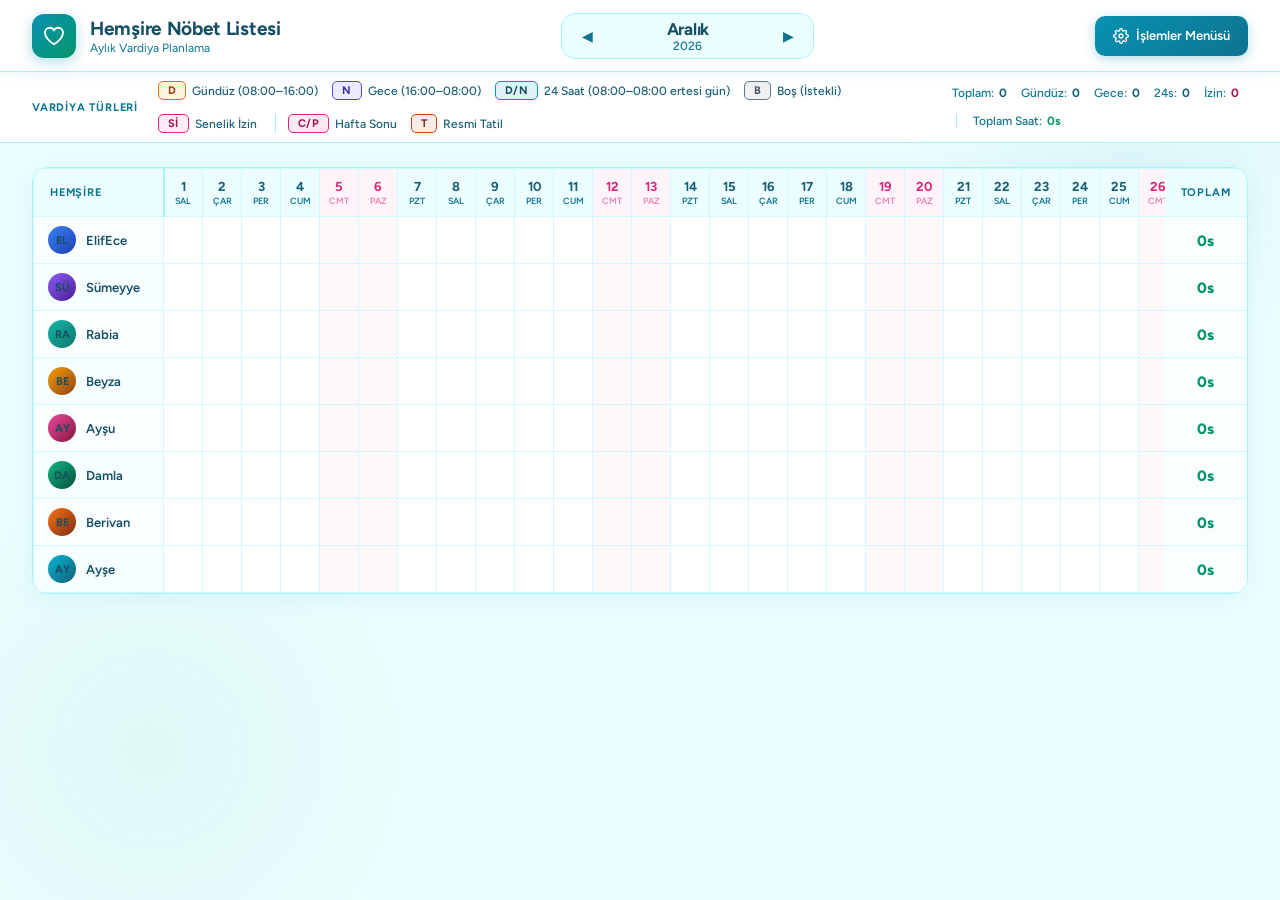
==== commit 7f821aa2: "feat: implement UI/UX Pro Max agent skill with comprehensive data stacks and core design system scri" ====
--- a/index.html
+++ b/index.html
@@ -5,8 +5,12 @@
   <meta name="viewport" content="width=device-width, initial-scale=1.0" />
   <meta name="description" content="Hemşire Nöbet Listesi - Aylık çalışma programı düzenleme ve TXT olarak indirme uygulaması" />
   <title>Hemşire Nöbet Listesi</title>
+  <script>
+    (function(){var t=localStorage.getItem('nobet_theme');document.documentElement.setAttribute('data-theme',t==='dark'?'dark':'light');})();
+  </script>
   <link rel="preconnect" href="https://fonts.googleapis.com" />
   <link rel="preconnect" href="https://fonts.gstatic.com" crossorigin />
+  <link href="https://fonts.googleapis.com/css2?family=Figtree:wght@300;400;500;600;700;800&family=Noto+Sans:wght@300;400;500;700&display=swap" rel="stylesheet" />
   <link rel="stylesheet" href="style.css" />
 </head>
 <body>
@@ -16,7 +20,12 @@
   <!-- ─── HEADER ─── -->
   <header class="app-header">
     <div class="header-left">
-      <div class="header-icon">🏥</div>
+      <div class="header-icon">
+        <!-- Heroicons: heart (healthcare) -->
+        <svg viewBox="0 0 24 24" aria-hidden="true">
+          <path stroke-linecap="round" stroke-linejoin="round" d="M21 8.25c0-2.485-2.099-4.5-4.688-4.5-1.935 0-3.597 1.126-4.312 2.733-.715-1.607-2.377-2.733-4.313-2.733C5.1 3.75 3 5.765 3 8.25c0 7.22 9 12 9 12s9-4.78 9-12Z" />
+        </svg>
+      </div>
       <div class="header-title">
         <h1>Hemşire Nöbet Listesi</h1>
         <p>Aylık Vardiya Planlama</p>
@@ -35,8 +44,9 @@
     </div>
 
     <div class="header-right">
-      <button class="btn btn-primary" onclick="openMenuModal()" id="btn-main-menu">
-        ⚙️ <span class="btn-label">İşlemler Menüsü</span>
+      <button class="btn btn-primary" onclick="openMenuModal()" id="btn-main-menu" aria-label="İşlemler Menüsü">
+        <svg width="16" height="16" viewBox="0 0 24 24" fill="none" stroke="currentColor" stroke-width="2" stroke-linecap="round" stroke-linejoin="round" aria-hidden="true"><path d="M12 15a3 3 0 1 0 0-6 3 3 0 0 0 0 6Z"/><path d="M19.4 15a1.65 1.65 0 0 0 .33 1.82l.06.06a2 2 0 0 1-2.83 2.83l-.06-.06a1.65 1.65 0 0 0-1.82-.33 1.65 1.65 0 0 0-1 1.51V21a2 2 0 0 1-4 0v-.09A1.65 1.65 0 0 0 9 19.4a1.65 1.65 0 0 0-1.82.33l-.06.06a2 2 0 0 1-2.83-2.83l.06-.06A1.65 1.65 0 0 0 4.68 15a1.65 1.65 0 0 0-1.51-1H3a2 2 0 0 1 0-4h.09A1.65 1.65 0 0 0 4.6 9a1.65 1.65 0 0 0-.33-1.82l-.06-.06a2 2 0 0 1 2.83-2.83l.06.06A1.65 1.65 0 0 0 9 4.68a1.65 1.65 0 0 0 1-1.51V3a2 2 0 0 1 4 0v.09a1.65 1.65 0 0 0 1 1.51 1.65 1.65 0 0 0 1.82-.33l.06-.06a2 2 0 0 1 2.83 2.83l-.06.06A1.65 1.65 0 0 0 19.4 9a1.65 1.65 0 0 0 1.51 1H21a2 2 0 0 1 0 4h-.09a1.65 1.65 0 0 0-1.51 1Z"/></svg>
+        <span class="btn-label">İşlemler Menüsü</span>
       </button>
       <input type="file" id="importFile" accept=".json" style="display:none;" onchange="importData(event)" />
     </div>
@@ -59,26 +69,30 @@
         24 Saat (08:00–08:00 ertesi gün)
       </div>
       <div class="legend-item">
-        <span class="legend-chip chip-leave">İ</span>
-        Yıllık İzin
-      </div>
-      <div class="legend-item" style="border-left:1px solid var(--border-light);padding-left:12px;margin-left:4px;">
-        <span class="legend-chip" style="background:rgba(244,114,182,0.18);color:#f472b6;border-color:#f472b6;">C/P</span>
+        <span class="legend-chip" style="background:rgba(100,116,139,0.10);color:#475569;border:1px solid #64748B;">B</span>
+        Boş (İstekli)
+      </div>
+      <div class="legend-item">
+        <span class="legend-chip chip-leave">Sİ</span>
+        Senelik İzin
+      </div>
+      <div class="legend-item" style="border-left:1.5px solid var(--border-color);padding-left:12px;margin-left:4px;">
+        <span class="legend-chip" style="background:rgba(219,39,119,0.10);color:#9D174D;border-color:#DB2777;">C/P</span>
         Hafta Sonu
       </div>
       <div class="legend-item">
-        <span class="legend-chip" style="background:rgba(251,146,60,0.18);color:#fb923c;border-color:#fb923c;">T</span>
+        <span class="legend-chip" style="background:rgba(194,65,12,0.10);color:#7C2D12;border-color:#C2410C;">T</span>
         Resmi Tatil
       </div>
     </div>
     <div class="legend-spacer"></div>
     <div class="stats-bar">
-      <div class="stat-item">📊 Toplam: <span class="stat-value" id="statTotal">0</span></div>
-      <div class="stat-item">☀️ Gündüz: <span class="stat-value" id="statDay">0</span></div>
-      <div class="stat-item">🌙 Gece: <span class="stat-value" id="statNight">0</span></div>
-      <div class="stat-item">🔄 24s: <span class="stat-value" id="statDN">0</span></div>
-      <div class="stat-item">🏳️‍🌸 İzin: <span class="stat-value" style="color:#f472b6" id="statLeave">0</span></div>
-      <div class="stat-item" style="border-left:1px solid var(--border-light);padding-left:16px;margin-left:4px;">⏱️ Toplam Saat: <span class="stat-value" style="color:var(--accent-teal)" id="statHours">0s</span></div>
+      <div class="stat-item">Toplam: <span class="stat-value" id="statTotal">0</span></div>
+      <div class="stat-item">Gündüz: <span class="stat-value" id="statDay">0</span></div>
+      <div class="stat-item">Gece: <span class="stat-value" id="statNight">0</span></div>
+      <div class="stat-item">24s: <span class="stat-value" id="statDN">0</span></div>
+      <div class="stat-item">İzin: <span class="stat-value" style="color:var(--shift-leave-text)" id="statLeave">0</span></div>
+      <div class="stat-item" style="border-left:1.5px solid var(--border-color);padding-left:16px;margin-left:4px;">Toplam Saat: <span class="stat-value" style="color:var(--brand-cta)" id="statHours">0s</span></div>
     </div>
   </div>
 
@@ -112,29 +126,64 @@
 
   <!-- ─── MENU MODAL ─── -->
   <div class="modal-overlay" id="menuModal">
-    <div class="modal" style="max-width: 340px;">
+    <div class="modal" style="max-width:360px;">
       <div class="modal-header">
-        <h2 class="modal-title">⚙️ İşlemler</h2>
-        <button class="modal-close" onclick="closeMenuModal()">✕</button>
-      </div>
-      
-      <div style="display: flex; flex-direction: column; gap: 8px; margin-bottom: 8px;">
-        <button class="btn btn-secondary" style="justify-content: flex-start; padding: 12px; font-size: 14px;" onclick="closeMenuModal(); openAutoModal();">🎲 Otomatik Çizelge Oluştur</button>
-        <button class="btn btn-secondary" style="justify-content: flex-start; padding: 12px; font-size: 14px;" onclick="closeMenuModal(); openNurseModal();">👩‍⚕️ Hemşire Yönetimi</button>
-        
-        <div style="height: 1px; background: var(--border-color); margin: 4px 0;"></div>
-        
-        <button class="btn btn-secondary" style="justify-content: flex-start; padding: 12px; font-size: 14px;" onclick="closeMenuModal(); exportData();">💾 Mevcut Ayı Dışa Aktar (Yedekle)</button>
-        <button class="btn btn-secondary" style="justify-content: flex-start; padding: 12px; font-size: 14px;" onclick="closeMenuModal(); document.getElementById('importFile').click();">📂 Üzerine İçe Aktar (Geri Yükle)</button>
-        
-        <div style="height: 1px; background: var(--border-color); margin: 4px 0;"></div>
-
-        <button class="btn btn-secondary" style="justify-content: flex-start; padding: 12px; font-size: 14px;" onclick="closeMenuModal(); printSchedule();">🖨️ Yazdır (A4)</button>
-        <button class="btn btn-secondary" style="justify-content: flex-start; padding: 12px; font-size: 14px;" onclick="closeMenuModal(); downloadTxt();">⬇️ TXT Formatında İndir</button>
-        
-        <div style="height: 1px; background: var(--border-color); margin: 4px 0;"></div>
-
-        <button class="btn btn-danger" style="justify-content: flex-start; padding: 12px; font-size: 14px; background: rgba(239, 68, 68, 0.1); color: #ef4444;" onclick="closeMenuModal(); clearAll();">🗑️ Ekranda Görünen Ayı Temizle</button>
+        <h2 class="modal-title">İşlemler Menüsü</h2>
+        <button class="modal-close" onclick="closeMenuModal()" aria-label="Kapat">✕</button>
+      </div>
+
+      <div style="display:flex;flex-direction:column;gap:6px;">
+        <!-- Çizelge -->
+        <button class="menu-btn" onclick="closeMenuModal(); openAutoModal();">
+          <svg viewBox="0 0 24 24" fill="none" stroke="currentColor" stroke-width="1.8" stroke-linecap="round" stroke-linejoin="round" aria-hidden="true"><rect x="3" y="4" width="18" height="18" rx="2"/><path d="M16 2v4M8 2v4M3 10h18"/><path d="M8 14h.01M12 14h.01M16 14h.01M8 18h.01M12 18h.01"/></svg>
+          Otomatik Çizelge Oluştur
+        </button>
+        <button class="menu-btn" onclick="closeMenuModal(); openNurseModal();">
+          <svg viewBox="0 0 24 24" fill="none" stroke="currentColor" stroke-width="1.8" stroke-linecap="round" stroke-linejoin="round" aria-hidden="true"><path d="M17 21v-2a4 4 0 0 0-4-4H5a4 4 0 0 0-4 4v2"/><circle cx="9" cy="7" r="4"/><path d="M23 21v-2a4 4 0 0 0-3-3.87M16 3.13a4 4 0 0 1 0 7.75"/></svg>
+          Hemşire Yönetimi
+        </button>
+
+        <div class="menu-divider"></div>
+
+        <!-- Tema -->
+        <button class="menu-btn" onclick="toggleTheme()" id="btn-theme-toggle">
+          <span id="themeToggleIcon" style="display:flex;align-items:center;">
+            <svg viewBox="0 0 24 24" fill="none" stroke="currentColor" stroke-width="1.8" stroke-linecap="round" stroke-linejoin="round" aria-hidden="true"><path d="M21 12.79A9 9 0 1 1 11.21 3 7 7 0 0 0 21 12.79z"/></svg>
+          </span>
+          <span id="themeToggleLabel">Karanlık Tema</span>
+        </button>
+
+        <div class="menu-divider"></div>
+
+        <!-- Veri -->
+        <button class="menu-btn" onclick="closeMenuModal(); exportData();">
+          <svg viewBox="0 0 24 24" fill="none" stroke="currentColor" stroke-width="1.8" stroke-linecap="round" stroke-linejoin="round" aria-hidden="true"><path d="M21 15v4a2 2 0 0 1-2 2H5a2 2 0 0 1-2-2v-4"/><polyline points="7 10 12 15 17 10"/><line x1="12" y1="15" x2="12" y2="3"/></svg>
+          Mevcut Ayı Dışa Aktar (Yedekle)
+        </button>
+        <button class="menu-btn" onclick="closeMenuModal(); document.getElementById('importFile').click();">
+          <svg viewBox="0 0 24 24" fill="none" stroke="currentColor" stroke-width="1.8" stroke-linecap="round" stroke-linejoin="round" aria-hidden="true"><path d="M21 15v4a2 2 0 0 1-2 2H5a2 2 0 0 1-2-2v-4"/><polyline points="17 8 12 3 7 8"/><line x1="12" y1="3" x2="12" y2="15"/></svg>
+          İçe Aktar (Geri Yükle)
+        </button>
+
+        <div class="menu-divider"></div>
+
+        <!-- Yazdır / İndir -->
+        <button class="menu-btn" onclick="closeMenuModal(); printSchedule();">
+          <svg viewBox="0 0 24 24" fill="none" stroke="currentColor" stroke-width="1.8" stroke-linecap="round" stroke-linejoin="round" aria-hidden="true"><polyline points="6 9 6 2 18 2 18 9"/><path d="M6 18H4a2 2 0 0 1-2-2v-5a2 2 0 0 1 2-2h16a2 2 0 0 1 2 2v5a2 2 0 0 1-2 2h-2"/><rect x="6" y="14" width="12" height="8"/></svg>
+          Yazdır (A4)
+        </button>
+        <button class="menu-btn" onclick="closeMenuModal(); downloadTxt();">
+          <svg viewBox="0 0 24 24" fill="none" stroke="currentColor" stroke-width="1.8" stroke-linecap="round" stroke-linejoin="round" aria-hidden="true"><path d="M14 2H6a2 2 0 0 0-2 2v16a2 2 0 0 0 2 2h12a2 2 0 0 0 2-2V8z"/><polyline points="14 2 14 8 20 8"/><line x1="16" y1="13" x2="8" y2="13"/><line x1="16" y1="17" x2="8" y2="17"/><polyline points="10 9 9 9 8 9"/></svg>
+          TXT Formatında İndir
+        </button>
+
+        <div class="menu-divider"></div>
+
+        <!-- Tehlikeli -->
+        <button class="menu-btn menu-btn-danger" onclick="closeMenuModal(); clearAll();">
+          <svg viewBox="0 0 24 24" fill="none" stroke="currentColor" stroke-width="1.8" stroke-linecap="round" stroke-linejoin="round" aria-hidden="true"><polyline points="3 6 5 6 21 6"/><path d="M19 6l-1 14a2 2 0 0 1-2 2H8a2 2 0 0 1-2-2L5 6"/><path d="M10 11v6M14 11v6"/><path d="M9 6V4a1 1 0 0 1 1-1h4a1 1 0 0 1 1 1v2"/></svg>
+          Ekranda Görünen Ayı Temizle
+        </button>
       </div>
     </div>
   </div>
@@ -143,7 +192,7 @@
 <div class="modal-overlay" id="autoModal">
   <div class="modal" style="max-width:440px;">
     <div class="modal-header">
-      <h2 class="modal-title">🎲 Otomatik Çizelge Oluştur</h2>
+      <h2 class="modal-title">Otomatik Çizelge Oluştur</h2>
       <button class="modal-close" onclick="closeAutoModal()">&#x2715;</button>
     </div>
 
@@ -155,27 +204,27 @@
 
     <div style="display:grid;grid-template-columns:1fr 1fr;gap:12px;margin-bottom:16px;">
       <div class="form-group" style="margin-bottom:0;">
-        <label class="form-label" for="autoMinDay">☀️ Min. Gündüz Hemşire</label>
+        <label class="form-label" for="autoMinDay">Min. Gündüz Hemşire</label>
         <input class="form-input" type="number" id="autoMinDay" value="2" min="1" max="20">
       </div>
       <div class="form-group" style="margin-bottom:0;">
-        <label class="form-label" for="autoMinNight">🌙 Min. Gece Hemşire</label>
+        <label class="form-label" for="autoMinNight">Min. Gece Hemşire</label>
         <input class="form-input" type="number" id="autoMinNight" value="2" min="1" max="20">
       </div>
     </div>
 
-    <div id="autoPreview" style="background:rgba(59,130,246,0.08);border:1px solid rgba(59,130,246,0.2);border-radius:10px;padding:12px;margin-bottom:16px;font-size:12px;color:var(--text-secondary);line-height:1.6;">
-    </div>
-
-    <div style="background:rgba(239,68,68,0.08);border:1px solid rgba(239,68,68,0.2);border-radius:10px;padding:10px 12px;margin-bottom:20px;">
-      <p style="color:#f87171;font-size:12px;line-height:1.5;">
-        ⚠️ Bu işlem mevcut nöbet verilerini <strong>siler</strong>. İzin günleri korunur.
+    <div id="autoPreview" style="background:rgba(8,145,178,0.07);border:1px solid rgba(8,145,178,0.18);border-radius:10px;padding:12px;margin-bottom:16px;font-size:12px;color:var(--text-secondary);line-height:1.6;">
+    </div>
+
+    <div style="background:rgba(239,68,68,0.07);border:1px solid rgba(239,68,68,0.20);border-radius:10px;padding:10px 12px;margin-bottom:20px;">
+      <p style="color:#DC2626;font-size:12px;line-height:1.5;">
+        Bu işlem mevcut nöbet verilerini <strong>siler</strong>. İzin günleri korunur.
       </p>
     </div>
 
     <div class="modal-footer">
       <button class="btn btn-secondary" onclick="closeAutoModal()" id="btn-auto-cancel">İptal</button>
-      <button class="btn btn-primary" onclick="runAutoSchedule()" id="btn-run-auto">🎲 Oluştur</button>
+      <button class="btn btn-primary" onclick="runAutoSchedule()" id="btn-run-auto">Oluştur</button>
     </div>
   </div>
 </div>
@@ -184,7 +233,7 @@
 <div class="modal-overlay" id="nurseModal">
   <div class="modal">
     <div class="modal-header">
-      <h2 class="modal-title">👩‍⚕️ Hemşire Listesi</h2>
+      <h2 class="modal-title">Hemşire Listesi</h2>
       <button class="modal-close" onclick="closeNurseModal()">✕</button>
     </div>
 
--- a/style.css
+++ b/style.css
@@ -1,36 +1,126 @@
-@import url('https://fonts.googleapis.com/css2?family=Inter:wght@300;400;500;600;700;800&display=swap');
-
+@import url('https://fonts.googleapis.com/css2?family=Figtree:wght@300;400;500;600;700;800&family=Noto+Sans:wght@300;400;500;700&display=swap');
+
+/* ─── LIGHT THEME (default) ──────────────────────────────────── */
 :root {
-  --bg-primary: #0a0e1a;
-  --bg-secondary: #111827;
-  --bg-card: #1a2236;
-  --bg-card-hover: #1e2a42;
-  --accent-blue: #3b82f6;
-  --accent-purple: #8b5cf6;
-  --accent-teal: #14b8a6;
-  --text-primary: #f1f5f9;
-  --text-secondary: #94a3b8;
-  --text-muted: #64748b;
-  --border-color: #1e293b;
-  --border-light: #2d3748;
-
-  /* Shift colors */
-  --shift-day-bg: rgba(251, 191, 36, 0.15);
-  --shift-day-border: #f59e0b;
-  --shift-day-text: #fbbf24;
-  --shift-night-bg: rgba(99, 102, 241, 0.18);
-  --shift-night-border: #6366f1;
-  --shift-night-text: #818cf8;
-  --shift-dn-bg: rgba(20, 184, 166, 0.18);
-  --shift-dn-border: #14b8a6;
-  --shift-dn-text: #2dd4bf;
-  --shift-leave-bg: rgba(244, 114, 182, 0.15);
-  --shift-leave-border: #ec4899;
-  --shift-leave-text: #f472b6;
-
-  --header-height: 80px;
-  --table-header-bg: #162032;
-}
+  /* Healthcare palette — calm cyan + health green */
+  --brand-primary:    #0891B2;
+  --brand-secondary:  #22D3EE;
+  --brand-cta:        #059669;
+  --brand-cta-light:  #D1FAE5;
+
+  --bg-primary:       #ECFEFF;
+  --bg-secondary:     #F0FDFF;
+  --bg-card:          #FFFFFF;
+  --bg-card-hover:    #F0FDFF;
+
+  --text-primary:     #164E63;
+  --text-secondary:   #155E75;
+  --text-muted:       #0E7490;
+
+  --border-color:     #A5F3FC;
+  --border-light:     #CFFAFE;
+
+  --shift-day-bg:     rgba(251, 191, 36,  0.15);
+  --shift-day-border: #D97706;
+  --shift-day-text:   #92400E;
+
+  --shift-night-bg:   rgba(99, 102, 241, 0.12);
+  --shift-night-border: #4F46E5;
+  --shift-night-text: #3730A3;
+
+  --shift-dn-bg:      rgba(8, 145, 178, 0.12);
+  --shift-dn-border:  #0891B2;
+  --shift-dn-text:    #164E63;
+
+  --shift-leave-bg:   rgba(236, 72, 153, 0.10);
+  --shift-leave-border: #DB2777;
+  --shift-leave-text: #9D174D;
+
+  --header-height:    72px;
+  --table-header-bg:  #ECFEFF;
+
+  /* Modal değişkenleri — light tema */
+  --modal-bg:         #FFFFFF;
+  --modal-card:       #F8FDFF;
+  --modal-border:     #A5F3FC;
+  --modal-divider:    #E0F9FC;
+  --modal-btn-bg:     #F0FDFF;
+  --modal-btn-hover:  #E0F9FC;
+  --modal-btn-border: #A5F3FC;
+}
+
+/* ─── DARK THEME ─────────────────────────────────────────────── */
+[data-theme="dark"] {
+  --brand-primary:    #22D3EE;
+  --brand-secondary:  #67E8F9;
+  --brand-cta:        #34D399;
+  --brand-cta-light:  #064E3B;
+
+  --bg-primary:       #020617;   /* skill: deep OLED black */
+  --bg-secondary:     #0F172A;   /* skill: primary dark */
+  --bg-card:          #1E293B;   /* skill: secondary dark */
+  --bg-card-hover:    #263548;
+
+  --text-primary:     #F8FAFC;   /* skill: high contrast white */
+  --text-secondary:   #CBD5E1;   /* slate-300 */
+  --text-muted:       #94A3B8;   /* slate-400 */
+
+  --border-color:     #334155;   /* slate-600 — clearly visible */
+  --border-light:     #1E293B;   /* slate-800 */
+
+  /* Modal özel değişkenler */
+  --modal-bg:         #0F172A;
+  --modal-card:       #1E293B;
+  --modal-border:     #334155;
+  --modal-divider:    #253042;
+  --modal-btn-bg:     #1E293B;
+  --modal-btn-hover:  #263548;
+  --modal-btn-border: #334155;
+
+  --shift-day-bg:     rgba(251, 191, 36,  0.15);
+  --shift-day-border: #F59E0B;
+  --shift-day-text:   #FCD34D;
+
+  --shift-night-bg:   rgba(99, 102, 241, 0.18);
+  --shift-night-border: #6366F1;
+  --shift-night-text: #A5B4FC;
+
+  --shift-dn-bg:      rgba(34, 211, 238, 0.12);
+  --shift-dn-border:  #22D3EE;
+  --shift-dn-text:    #67E8F9;
+
+  --shift-leave-bg:   rgba(244, 114, 182, 0.15);
+  --shift-leave-border: #EC4899;
+  --shift-leave-text: #F9A8D4;
+
+  --header-height:    72px;
+  --table-header-bg:  #0B1120;
+}
+
+/* ─── Dark tema element overrides ────────────────────────────── */
+[data-theme="dark"] .app-header        { background: #0B1120; box-shadow: 0 2px 20px rgba(0,0,0,0.6); }
+[data-theme="dark"] .legend-bar        { background: #0F172A; border-color: #253042; }
+[data-theme="dark"] .nurse-name-cell   { background: #0F172A; }
+[data-theme="dark"] .row-total         { background: #0F172A; }
+[data-theme="dark"] .table-wrapper     { background: #1E293B; box-shadow: 0 4px 40px rgba(0,0,0,0.5); }
+[data-theme="dark"] .nurse-card        { background: #1E293B; }
+[data-theme="dark"] .nurse-card-header { background: #0F172A; }
+[data-theme="dark"] .nurse-list-item   { background: #0F172A; border-color: #253042; }
+[data-theme="dark"] .nurse-list-item:hover { background: #1E293B; border-color: #22D3EE; }
+[data-theme="dark"] .form-input        { background: #0F172A; color: #F8FAFC; border-color: #334155; }
+[data-theme="dark"] .form-input:focus  { border-color: #22D3EE; box-shadow: 0 0 0 3px rgba(34,211,238,0.15); }
+[data-theme="dark"] .toast             { background: #1E293B; border-color: #334155; box-shadow: 0 8px 32px rgba(0,0,0,0.5); }
+[data-theme="dark"] .mobile-fab-bar    { background: rgba(2,6,23,0.97); border-color: #253042; }
+[data-theme="dark"] .mob-month-nav     { background: #1E293B; border-color: #334155; }
+[data-theme="dark"] .mob-view-toggle   { background: #1E293B; border-color: #334155; }
+[data-theme="dark"] .pref-toggle       { background: #020617; border-color: #253042; }
+[data-theme="dark"] .schedule-table tbody tr:nth-child(even) .nurse-name-cell { background: rgba(255,255,255,0.02); }
+[data-theme="dark"] .schedule-table tbody tr:hover .nurse-name-cell,
+[data-theme="dark"] .schedule-table tbody tr:hover .row-total { background: #1E2A42; }
+[data-theme="dark"] .shift-cell:hover { background: rgba(255,255,255,0.03); }
+[data-theme="dark"] .shift-cell:hover .cell-inner.empty { background: rgba(255,255,255,0.05); }
+[data-theme="dark"] body::before { background: radial-gradient(circle, rgba(34,211,238,0.06) 0%, transparent 65%); }
+[data-theme="dark"] body::after  { background: radial-gradient(circle, rgba(52,211,153,0.05) 0%, transparent 65%); }
 
 * {
   margin: 0;
@@ -39,33 +129,33 @@
 }
 
 body {
-  font-family: 'Inter', sans-serif;
+  font-family: 'Figtree', 'Noto Sans', sans-serif;
   background: var(--bg-primary);
   color: var(--text-primary);
   min-height: 100vh;
   overflow-x: hidden;
 }
 
-/* Background gradient blobs */
+/* Subtle background pattern */
 body::before {
   content: '';
   position: fixed;
-  top: -200px;
-  left: -200px;
-  width: 700px;
-  height: 700px;
-  background: radial-gradient(circle, rgba(59, 130, 246, 0.08) 0%, transparent 70%);
+  top: -100px;
+  right: -100px;
+  width: 500px;
+  height: 500px;
+  background: radial-gradient(circle, rgba(8, 145, 178, 0.07) 0%, transparent 65%);
   pointer-events: none;
   z-index: 0;
 }
 body::after {
   content: '';
   position: fixed;
-  bottom: -200px;
-  right: -200px;
-  width: 700px;
-  height: 700px;
-  background: radial-gradient(circle, rgba(139, 92, 246, 0.07) 0%, transparent 70%);
+  bottom: -150px;
+  left: -150px;
+  width: 600px;
+  height: 600px;
+  background: radial-gradient(circle, rgba(5, 150, 105, 0.06) 0%, transparent 65%);
   pointer-events: none;
   z-index: 0;
 }
@@ -78,10 +168,10 @@
   flex-direction: column;
 }
 
-/* ─── HEADER ───────────────────────────────────────────────── */
+/* ─── HEADER ─────────────────────────────────────────────────── */
 .app-header {
-  background: linear-gradient(135deg, #0d1422 0%, #111827 100%);
-  border-bottom: 1px solid var(--border-color);
+  background: #FFFFFF;
+  border-bottom: 1.5px solid var(--border-color);
   padding: 0 32px;
   display: flex;
   align-items: center;
@@ -90,35 +180,42 @@
   position: sticky;
   top: 0;
   z-index: 100;
-  backdrop-filter: blur(12px);
-  box-shadow: 0 4px 32px rgba(0, 0, 0, 0.3);
+  box-shadow: 0 2px 16px rgba(8, 145, 178, 0.08);
 }
 
 .header-left {
   display: flex;
   align-items: center;
-  gap: 16px;
+  gap: 14px;
 }
 
 .header-icon {
   width: 44px;
   height: 44px;
-  background: linear-gradient(135deg, var(--accent-blue), var(--accent-purple));
+  background: linear-gradient(135deg, #0891B2, #059669);
   border-radius: 12px;
   display: flex;
   align-items: center;
   justify-content: center;
-  font-size: 22px;
-  box-shadow: 0 4px 16px rgba(59, 130, 246, 0.35);
+  box-shadow: 0 4px 14px rgba(8, 145, 178, 0.30);
+  flex-shrink: 0;
+}
+
+.header-icon svg {
+  width: 24px;
+  height: 24px;
+  color: white;
+  fill: none;
+  stroke: currentColor;
+  stroke-width: 1.8;
+  stroke-linecap: round;
+  stroke-linejoin: round;
 }
 
 .header-title h1 {
-  font-size: 20px;
+  font-size: 19px;
   font-weight: 700;
-  background: linear-gradient(135deg, #f1f5f9, #94a3b8);
-  -webkit-background-clip: text;
-  -webkit-text-fill-color: transparent;
-  background-clip: text;
+  color: var(--text-primary);
   letter-spacing: -0.3px;
 }
 
@@ -126,7 +223,7 @@
   font-size: 12px;
   color: var(--text-muted);
   font-weight: 400;
-  margin-top: 2px;
+  margin-top: 1px;
 }
 
 .header-center {
@@ -138,11 +235,11 @@
 .month-nav {
   display: flex;
   align-items: center;
-  gap: 8px;
-  background: var(--bg-card);
-  border: 1px solid var(--border-light);
+  gap: 6px;
+  background: var(--bg-primary);
+  border: 1.5px solid var(--border-color);
   border-radius: 14px;
-  padding: 6px 8px;
+  padding: 5px 8px;
 }
 
 .nav-btn {
@@ -151,8 +248,8 @@
   background: transparent;
   border: none;
   border-radius: 8px;
-  color: var(--text-secondary);
-  font-size: 16px;
+  color: var(--text-muted);
+  font-size: 14px;
   cursor: pointer;
   display: flex;
   align-items: center;
@@ -160,19 +257,23 @@
   transition: all 0.2s ease;
 }
 .nav-btn:hover {
-  background: var(--border-light);
-  color: var(--text-primary);
+  background: var(--border-color);
+  color: var(--brand-primary);
+}
+.nav-btn:focus-visible {
+  outline: 3px solid var(--brand-primary);
+  outline-offset: 2px;
 }
 
 .month-display {
   display: flex;
   flex-direction: column;
   align-items: center;
-  min-width: 160px;
+  min-width: 155px;
 }
 
 .month-name {
-  font-size: 18px;
+  font-size: 17px;
   font-weight: 700;
   color: var(--text-primary);
   letter-spacing: -0.3px;
@@ -190,10 +291,11 @@
   gap: 10px;
 }
 
+/* ─── BUTTONS ────────────────────────────────────────────────── */
 .btn {
   display: flex;
   align-items: center;
-  gap: 8px;
+  gap: 7px;
   padding: 9px 18px;
   border-radius: 10px;
   font-size: 13px;
@@ -201,140 +303,149 @@
   cursor: pointer;
   transition: all 0.2s ease;
   border: none;
-  font-family: 'Inter', sans-serif;
+  font-family: 'Figtree', sans-serif;
   white-space: nowrap;
+  min-height: 40px;
+}
+.btn:focus-visible {
+  outline: 3px solid var(--brand-primary);
+  outline-offset: 2px;
 }
 
 .btn-primary {
-  background: linear-gradient(135deg, var(--accent-blue), var(--accent-purple));
+  background: linear-gradient(135deg, #0891B2, #0E7490);
   color: white;
-  box-shadow: 0 4px 16px rgba(59, 130, 246, 0.3);
+  box-shadow: 0 3px 12px rgba(8, 145, 178, 0.30);
 }
 .btn-primary:hover {
   transform: translateY(-1px);
-  box-shadow: 0 6px 24px rgba(59, 130, 246, 0.45);
+  box-shadow: 0 6px 20px rgba(8, 145, 178, 0.40);
 }
 .btn-primary:active { transform: translateY(0); }
 
 .btn-secondary {
-  background: var(--bg-card);
+  background: var(--modal-btn-bg);
   color: var(--text-secondary);
-  border: 1px solid var(--border-light);
+  border: 1.5px solid var(--modal-btn-border);
 }
 .btn-secondary:hover {
-  background: var(--bg-card-hover);
-  color: var(--text-primary);
-  border-color: var(--accent-blue);
+  background: var(--modal-btn-hover);
+  color: var(--brand-primary);
+  border-color: var(--brand-primary);
 }
 
 .btn-danger {
-  background: rgba(239, 68, 68, 0.12);
-  color: #f87171;
-  border: 1px solid rgba(239, 68, 68, 0.25);
+  background: rgba(239, 68, 68, 0.08);
+  color: #DC2626;
+  border: 1.5px solid rgba(239, 68, 68, 0.25);
 }
 .btn-danger:hover {
-  background: rgba(239, 68, 68, 0.2);
-  border-color: #ef4444;
-}
-
-/* ─── LEGEND ────────────────────────────────────────────────── */
+  background: rgba(239, 68, 68, 0.14);
+  border-color: #EF4444;
+}
+
+/* ─── LEGEND BAR ─────────────────────────────────────────────── */
 .legend-bar {
   display: flex;
   align-items: center;
-  gap: 24px;
-  padding: 10px 32px;
-  background: var(--bg-secondary);
-  border-bottom: 1px solid var(--border-color);
+  gap: 20px;
+  padding: 9px 32px;
+  background: #FFFFFF;
+  border-bottom: 1.5px solid var(--border-color);
 }
 
 .legend-label {
   font-size: 11px;
-  font-weight: 600;
+  font-weight: 700;
   color: var(--text-muted);
   text-transform: uppercase;
   letter-spacing: 0.8px;
+  white-space: nowrap;
 }
 
 .legend-items {
   display: flex;
-  gap: 16px;
+  gap: 14px;
+  flex-wrap: wrap;
 }
 
 .legend-item {
   display: flex;
   align-items: center;
-  gap: 7px;
+  gap: 6px;
   font-size: 12px;
   color: var(--text-secondary);
+  font-weight: 500;
 }
 
 .legend-chip {
-  padding: 2px 10px;
+  padding: 2px 9px;
   border-radius: 5px;
   font-size: 11px;
   font-weight: 700;
-  letter-spacing: 0.5px;
+  letter-spacing: 0.4px;
+  border: 1px solid;
 }
 
 .chip-day {
   background: var(--shift-day-bg);
-  border: 1px solid var(--shift-day-border);
+  border-color: var(--shift-day-border);
   color: var(--shift-day-text);
 }
 .chip-night {
   background: var(--shift-night-bg);
-  border: 1px solid var(--shift-night-border);
+  border-color: var(--shift-night-border);
   color: var(--shift-night-text);
 }
 .chip-dn {
   background: var(--shift-dn-bg);
-  border: 1px solid var(--shift-dn-border);
+  border-color: var(--shift-dn-border);
   color: var(--shift-dn-text);
 }
 .chip-leave {
   background: var(--shift-leave-bg);
-  border: 1px solid var(--shift-leave-border);
+  border-color: var(--shift-leave-border);
   color: var(--shift-leave-text);
 }
 
-.legend-spacer {
-  flex: 1;
-}
+.legend-spacer { flex: 1; }
 
 .stats-bar {
   display: flex;
-  gap: 16px;
+  gap: 14px;
+  flex-wrap: wrap;
 }
 
 .stat-item {
   display: flex;
   align-items: center;
-  gap: 6px;
+  gap: 5px;
   font-size: 12px;
   color: var(--text-muted);
+  font-weight: 500;
 }
 .stat-value {
   font-weight: 700;
   color: var(--text-secondary);
 }
 
-/* ─── MAIN CONTENT ──────────────────────────────────────────── */
+/* ─── MAIN CONTENT ───────────────────────────────────────────── */
 .main-content {
   flex: 1;
   padding: 24px 32px;
   overflow: auto;
 }
 
-/* ─── TABLE WRAPPER ─────────────────────────────────────────── */
+/* ─── TABLE WRAPPER ──────────────────────────────────────────── */
 .table-wrapper {
-  background: var(--bg-card);
+  background: #FFFFFF;
   border-radius: 16px;
-  border: 1px solid var(--border-color);
+  border: 1.5px solid var(--border-color);
   overflow: auto;
-  box-shadow: 0 8px 40px rgba(0, 0, 0, 0.25);
-}
-
-/* ─── SCHEDULE TABLE ────────────────────────────────────────── */
+  box-shadow: 0 4px 24px rgba(8, 145, 178, 0.08);
+}
+
+/* ─── SCHEDULE TABLE ─────────────────────────────────────────── */
 .schedule-table {
   width: 100%;
   border-collapse: collapse;
@@ -343,15 +454,14 @@
 
 .schedule-table th,
 .schedule-table td {
-  border: 1px solid var(--border-color);
-}
-
-/* Nurse name column header */
+  border: 1px solid var(--border-light);
+}
+
 .schedule-table th.nurse-col-header {
   background: var(--table-header-bg);
   color: var(--text-muted);
   font-size: 11px;
-  font-weight: 600;
+  font-weight: 700;
   text-transform: uppercase;
   letter-spacing: 0.8px;
   padding: 14px 16px;
@@ -360,10 +470,9 @@
   position: sticky;
   left: 0;
   z-index: 10;
-  border-right: 2px solid var(--border-light);
-}
-
-/* Day number headers */
+  border-right: 2px solid var(--border-color);
+}
+
 .schedule-table th.day-header {
   background: var(--table-header-bg);
   color: var(--text-muted);
@@ -391,68 +500,51 @@
   text-transform: uppercase;
 }
 
-.day-header.weekend .day-num {
-  color: #f472b6;
-}
-.day-header.weekend .day-name {
-  color: #f472b666;
-}
-
-/* Weekend column highlight */
+.day-header.weekend .day-num  { color: #DB2777; }
+.day-header.weekend .day-name { color: rgba(219, 39, 119, 0.55); }
+
 .day-header.weekend {
-  background: rgba(244, 114, 182, 0.12) !important;
+  background: rgba(244, 114, 182, 0.08) !important;
 }
 .shift-cell.weekend-col {
-  background: rgba(244, 114, 182, 0.07) !important;
+  background: rgba(244, 114, 182, 0.05) !important;
 }
 .shift-cell.weekend-col:hover {
-  background: rgba(244, 114, 182, 0.14) !important;
-}
-
-/* Holiday column highlight */
+  background: rgba(244, 114, 182, 0.10) !important;
+}
+
 .day-header.holiday {
-  background: rgba(251, 146, 60, 0.18) !important;
-}
-.day-header.holiday .day-num {
-  color: #fb923c;
-}
-.day-header.holiday .day-name {
-  color: #fb923c99;
-}
+  background: rgba(234, 88, 12, 0.10) !important;
+}
+.day-header.holiday .day-num  { color: #C2410C; }
+.day-header.holiday .day-name { color: rgba(194, 65, 12, 0.6); }
 .shift-cell.holiday-col {
-  background: rgba(251, 146, 60, 0.09) !important;
+  background: rgba(234, 88, 12, 0.05) !important;
 }
 .shift-cell.holiday-col:hover {
-  background: rgba(251, 146, 60, 0.18) !important;
-}
-
-/* Mobile weekend + holiday */
-.mob-day-n.holiday {
-  color: #fb923c;
-}
-.mobile-cell.weekend-col .mob-day-n {
-  color: #f472b6;
-}
+  background: rgba(234, 88, 12, 0.10) !important;
+}
+
+.mob-day-n.holiday { color: #C2410C; }
+.mobile-cell.weekend-col .mob-day-n { color: #DB2777; }
 .mobile-cell.weekend-col {
-  background: rgba(244, 114, 182, 0.07);
+  background: rgba(244, 114, 182, 0.06);
   border-radius: 6px;
 }
 .mobile-cell.holiday-col {
-  background: rgba(251, 146, 60, 0.09);
+  background: rgba(234, 88, 12, 0.06);
   border-radius: 6px;
 }
-.mobile-cell.holiday-col .mob-day-n {
-  color: #fb923c;
-}
+.mobile-cell.holiday-col .mob-day-n { color: #C2410C; }
 
 /* Nurse name cell */
 .nurse-name-cell {
-  background: var(--bg-secondary);
+  background: #FAFEFF;
   padding: 0 14px;
   position: sticky;
   left: 0;
   z-index: 5;
-  border-right: 2px solid var(--border-light);
+  border-right: 2px solid var(--border-color);
   transition: background 0.2s;
 }
 
@@ -494,7 +586,7 @@
 }
 
 .shift-cell:hover {
-  background: rgba(255, 255, 255, 0.04);
+  background: rgba(8, 145, 178, 0.04);
 }
 
 .cell-inner {
@@ -512,7 +604,6 @@
   border: 1.5px solid transparent;
 }
 
-/* Empty state */
 .cell-inner.empty {
   background: transparent;
   border-color: transparent;
@@ -520,8 +611,8 @@
 }
 
 .shift-cell:hover .cell-inner.empty {
-  background: rgba(255, 255, 255, 0.05);
-  border-color: var(--border-light);
+  background: rgba(8, 145, 178, 0.06);
+  border-color: var(--border-color);
   color: var(--text-muted);
 }
 .shift-cell:hover .cell-inner.empty::after {
@@ -529,53 +620,66 @@
   font-size: 14px;
 }
 
-/* Day shift */
 .cell-inner.day {
   background: var(--shift-day-bg);
   border-color: var(--shift-day-border);
   color: var(--shift-day-text);
-  box-shadow: 0 2px 8px rgba(245, 158, 11, 0.2);
+  box-shadow: 0 1px 6px rgba(217, 119, 6, 0.18);
 }
 .shift-cell:hover .cell-inner.day {
   transform: scale(1.1);
-  box-shadow: 0 4px 14px rgba(245, 158, 11, 0.35);
-}
-
-/* Night shift */
+  box-shadow: 0 3px 12px rgba(217, 119, 6, 0.30);
+}
+
 .cell-inner.night {
   background: var(--shift-night-bg);
   border-color: var(--shift-night-border);
   color: var(--shift-night-text);
-  box-shadow: 0 2px 8px rgba(99, 102, 241, 0.25);
+  box-shadow: 0 1px 6px rgba(79, 70, 229, 0.18);
 }
 .shift-cell:hover .cell-inner.night {
   transform: scale(1.1);
-  box-shadow: 0 4px 14px rgba(99, 102, 241, 0.4);
-}
-
-/* Day/Night shift */
+  box-shadow: 0 3px 12px rgba(79, 70, 229, 0.30);
+}
+
 .cell-inner.daynight {
   background: var(--shift-dn-bg);
   border-color: var(--shift-dn-border);
   color: var(--shift-dn-text);
-  box-shadow: 0 2px 8px rgba(20, 184, 166, 0.2);
+  box-shadow: 0 1px 6px rgba(8, 145, 178, 0.18);
   font-size: 10px;
 }
 .shift-cell:hover .cell-inner.daynight {
   transform: scale(1.1);
-  box-shadow: 0 4px 14px rgba(20, 184, 166, 0.35);
-}
-
-/* Leave / İzin */
+  box-shadow: 0 3px 12px rgba(8, 145, 178, 0.30);
+}
+
 .cell-inner.leave {
   background: var(--shift-leave-bg);
   border-color: var(--shift-leave-border);
   color: var(--shift-leave-text);
-  box-shadow: 0 2px 8px rgba(236, 72, 153, 0.2);
+  box-shadow: 0 1px 6px rgba(219, 39, 119, 0.18);
 }
 .shift-cell:hover .cell-inner.leave {
   transform: scale(1.1);
-  box-shadow: 0 4px 14px rgba(236, 72, 153, 0.4);
+  box-shadow: 0 3px 12px rgba(219, 39, 119, 0.30);
+}
+
+/* Boş istekli (off) */
+.cell-inner.off {
+  background: rgba(100, 116, 139, 0.10);
+  border-color: #64748B;
+  color: #475569;
+  box-shadow: none;
+}
+[data-theme="dark"] .cell-inner.off {
+  background: rgba(100, 116, 139, 0.15);
+  border-color: #94A3B8;
+  color: #94A3B8;
+}
+.shift-cell:hover .cell-inner.off {
+  transform: scale(1.1);
+  box-shadow: 0 3px 10px rgba(100, 116, 139, 0.25);
 }
 
 /* Row total */
@@ -585,8 +689,8 @@
   min-width: 60px;
   position: sticky;
   right: 0;
-  background: var(--bg-secondary);
-  border-left: 2px solid var(--border-light);
+  background: #FAFEFF;
+  border-left: 2px solid var(--border-color);
   z-index: 5;
 }
 
@@ -599,24 +703,23 @@
 .total-badge span.hours {
   font-size: 15px;
   font-weight: 800;
-  color: var(--accent-teal);
+  color: var(--brand-cta);
 }
 
 /* Alternating row colors */
 .schedule-table tbody tr:nth-child(even) .nurse-name-cell {
-  background: rgba(255,255,255,0.02);
+  background: #F7FEFF;
 }
 .schedule-table tbody tr:hover .nurse-name-cell,
 .schedule-table tbody tr:hover .row-total {
   background: var(--bg-card-hover);
 }
 .schedule-table tbody tr:hover .shift-cell {
-  background: rgba(255,255,255,0.015);
-}
-
-/* Disabled day cell (out of month) */
+  background: rgba(8, 145, 178, 0.02);
+}
+
 .shift-cell.disabled {
-  background: rgba(0,0,0,0.15);
+  background: rgba(0, 0, 0, 0.03);
   cursor: not-allowed;
   pointer-events: none;
 }
@@ -624,11 +727,11 @@
   opacity: 0.15;
 }
 
-/* ─── MODAL / NURSE EDITOR ──────────────────────────────────── */
+/* ─── MODAL ──────────────────────────────────────────────────── */
 .modal-overlay {
   position: fixed;
   inset: 0;
-  background: rgba(0, 0, 0, 0.7);
+  background: rgba(2, 6, 23, 0.55);
   backdrop-filter: blur(6px);
   z-index: 1000;
   display: flex;
@@ -645,13 +748,13 @@
 }
 
 .modal {
-  background: var(--bg-card);
-  border: 1px solid var(--border-light);
+  background: var(--modal-bg);
+  border: 1.5px solid var(--modal-border);
   border-radius: 20px;
-  padding: 32px;
+  padding: 28px;
   width: 480px;
   max-width: 95vw;
-  box-shadow: 0 24px 80px rgba(0, 0, 0, 0.5);
+  box-shadow: 0 24px 64px rgba(0, 0, 0, 0.30);
   transform: translateY(16px) scale(0.97);
   transition: transform 0.25s ease;
 }
@@ -663,20 +766,24 @@
   display: flex;
   align-items: center;
   justify-content: space-between;
-  margin-bottom: 24px;
+  margin-bottom: 20px;
+  padding-bottom: 16px;
+  border-bottom: 1px solid var(--modal-divider);
 }
 .modal-title {
-  font-size: 18px;
+  font-size: 16px;
   font-weight: 700;
+  color: var(--text-primary);
+  letter-spacing: -0.2px;
 }
 .modal-close {
   width: 32px;
   height: 32px;
-  background: var(--bg-secondary);
-  border: 1px solid var(--border-light);
+  background: var(--modal-btn-bg);
+  border: 1.5px solid var(--modal-border);
   border-radius: 8px;
   color: var(--text-muted);
-  font-size: 16px;
+  font-size: 15px;
   cursor: pointer;
   display: flex;
   align-items: center;
@@ -684,18 +791,75 @@
   transition: all 0.2s;
 }
 .modal-close:hover {
-  background: rgba(239,68,68,0.15);
-  color: #f87171;
-  border-color: rgba(239,68,68,0.4);
-}
-
-.form-group {
-  margin-bottom: 16px;
-}
+  background: rgba(239, 68, 68, 0.12);
+  color: #EF4444;
+  border-color: rgba(239, 68, 68, 0.40);
+}
+.modal-close:focus-visible {
+  outline: 3px solid var(--brand-primary);
+  outline-offset: 2px;
+}
+
+/* ─── MENU MODAL butonları ───────────────────────────────────── */
+.menu-btn {
+  display: flex;
+  align-items: center;
+  gap: 10px;
+  width: 100%;
+  padding: 11px 14px;
+  border-radius: 10px;
+  font-size: 13.5px;
+  font-weight: 500;
+  cursor: pointer;
+  transition: all 0.18s ease;
+  border: 1.5px solid var(--modal-btn-border);
+  background: var(--modal-btn-bg);
+  color: var(--text-primary);
+  text-align: left;
+  font-family: 'Figtree', sans-serif;
+}
+.menu-btn:hover {
+  background: var(--modal-btn-hover);
+  border-color: var(--brand-primary);
+  color: var(--brand-primary);
+  transform: translateX(2px);
+}
+.menu-btn:focus-visible {
+  outline: 3px solid var(--brand-primary);
+  outline-offset: 2px;
+}
+.menu-btn svg {
+  width: 16px;
+  height: 16px;
+  flex-shrink: 0;
+  opacity: 0.75;
+}
+.menu-btn:hover svg { opacity: 1; }
+
+.menu-btn.menu-btn-danger {
+  color: #EF4444;
+  border-color: rgba(239, 68, 68, 0.25);
+  background: rgba(239, 68, 68, 0.05);
+}
+.menu-btn.menu-btn-danger:hover {
+  background: rgba(239, 68, 68, 0.12);
+  border-color: #EF4444;
+  color: #EF4444;
+  transform: translateX(2px);
+}
+.menu-btn.menu-btn-danger svg { opacity: 0.85; }
+
+.menu-divider {
+  height: 1px;
+  background: var(--modal-divider);
+  margin: 4px 0;
+}
+
+.form-group { margin-bottom: 16px; }
 .form-label {
   display: block;
   font-size: 12px;
-  font-weight: 600;
+  font-weight: 700;
   color: var(--text-muted);
   text-transform: uppercase;
   letter-spacing: 0.7px;
@@ -703,19 +867,19 @@
 }
 .form-input {
   width: 100%;
-  background: var(--bg-secondary);
-  border: 1px solid var(--border-light);
+  background: var(--bg-primary);
+  border: 1.5px solid var(--border-color);
   border-radius: 10px;
   padding: 11px 14px;
   color: var(--text-primary);
   font-size: 14px;
-  font-family: 'Inter', sans-serif;
-  transition: border-color 0.2s;
+  font-family: 'Figtree', sans-serif;
+  transition: border-color 0.2s, box-shadow 0.2s;
   outline: none;
 }
 .form-input:focus {
-  border-color: var(--accent-blue);
-  box-shadow: 0 0 0 3px rgba(59,130,246,0.12);
+  border-color: var(--brand-primary);
+  box-shadow: 0 0 0 3px rgba(8, 145, 178, 0.14);
 }
 
 .nurse-list {
@@ -728,22 +892,23 @@
 }
 .nurse-list::-webkit-scrollbar { width: 4px; }
 .nurse-list::-webkit-scrollbar-track { background: transparent; }
-.nurse-list::-webkit-scrollbar-thumb { background: var(--border-light); border-radius: 2px; }
+.nurse-list::-webkit-scrollbar-thumb { background: var(--border-color); border-radius: 2px; }
 
 .nurse-list-item {
   display: flex;
   align-items: center;
   gap: 10px;
-  background: var(--bg-secondary);
-  border: 1px solid var(--border-color);
+  background: var(--bg-primary);
+  border: 1.5px solid var(--border-light);
   border-radius: 10px;
   padding: 10px 14px;
   cursor: grab;
   transition: all 0.2s;
 }
 .nurse-list-item:hover {
-  border-color: var(--border-light);
-  background: var(--bg-card-hover);
+  border-color: var(--brand-primary);
+  background: #FFFFFF;
+  box-shadow: 0 2px 10px rgba(8, 145, 178, 0.10);
 }
 .nurse-list-item.dragging {
   opacity: 0.5;
@@ -760,6 +925,7 @@
   flex: 1;
   font-size: 14px;
   font-weight: 500;
+  color: var(--text-primary);
 }
 
 .nurse-item-actions {
@@ -782,8 +948,12 @@
   transition: all 0.2s;
 }
 .icon-btn:hover {
-  background: rgba(239,68,68,0.15);
-  color: #f87171;
+  background: rgba(239, 68, 68, 0.10);
+  color: #DC2626;
+}
+.icon-btn:focus-visible {
+  outline: 3px solid var(--brand-primary);
+  outline-offset: 2px;
 }
 
 .modal-footer {
@@ -793,22 +963,22 @@
   justify-content: flex-end;
 }
 
-/* Toast notification */
+/* ─── TOAST ──────────────────────────────────────────────────── */
 .toast {
   position: fixed;
   bottom: 32px;
   right: 32px;
-  background: var(--bg-card);
-  border: 1px solid var(--border-light);
+  background: #FFFFFF;
+  border: 1.5px solid var(--border-color);
   border-radius: 12px;
-  padding: 14px 20px;
+  padding: 13px 20px;
   display: flex;
   align-items: center;
   gap: 10px;
   font-size: 14px;
-  font-weight: 500;
+  font-weight: 600;
   color: var(--text-primary);
-  box-shadow: 0 8px 32px rgba(0,0,0,0.35);
+  box-shadow: 0 8px 32px rgba(8, 145, 178, 0.16);
   z-index: 2000;
   transform: translateY(80px);
   opacity: 0;
@@ -820,23 +990,20 @@
   opacity: 1;
 }
 
-.toast-icon {
-  font-size: 20px;
-}
-
-/* Scrollbar for table wrapper */
+.toast-icon { font-size: 18px; }
+
+/* Scrollbar */
 .table-wrapper::-webkit-scrollbar { height: 6px; width: 6px; }
-.table-wrapper::-webkit-scrollbar-track { background: var(--bg-card); }
-.table-wrapper::-webkit-scrollbar-thumb { background: var(--border-light); border-radius: 3px; }
-.table-wrapper::-webkit-scrollbar-thumb:hover { background: var(--text-muted); }
-
-/* ─── NURSE PREFERENCE TOGGLE ──────────────────────────────────────────────── */
-
+.table-wrapper::-webkit-scrollbar-track { background: var(--bg-primary); }
+.table-wrapper::-webkit-scrollbar-thumb { background: var(--border-color); border-radius: 3px; }
+.table-wrapper::-webkit-scrollbar-thumb:hover { background: var(--brand-secondary); }
+
+/* ─── NURSE PREFERENCE TOGGLE ────────────────────────────────── */
 .pref-toggle {
   display: flex;
   gap: 2px;
   background: var(--bg-primary);
-  border: 1px solid var(--border-color);
+  border: 1.5px solid var(--border-color);
   border-radius: 9px;
   padding: 3px;
   flex-shrink: 0;
@@ -854,50 +1021,45 @@
   align-items: center;
   justify-content: center;
   transition: all 0.18s ease;
-  opacity: 0.28;
+  opacity: 0.30;
   line-height: 1;
 }
 
 .pref-btn:hover {
   opacity: 0.65;
-  background: var(--border-light);
-}
-
-/* Aktif: Gündüz */
+  background: var(--border-color);
+}
+
 .pref-btn.pref-active-day {
   opacity: 1;
   background: var(--shift-day-bg);
   box-shadow: 0 0 0 1px var(--shift-day-border);
 }
 
-/* Aktif: Fark etmez */
 .pref-btn.pref-active-any {
   opacity: 0.9;
-  background: var(--border-light);
-}
-
-/* Aktif: Gece */
+  background: var(--border-color);
+}
+
 .pref-btn.pref-active-night {
   opacity: 1;
   background: var(--shift-night-bg);
   box-shadow: 0 0 0 1px var(--shift-night-border);
 }
 
-/* ─── MOBILE CARD VIEW ──────────────────────────────────────────────────── */
-
-
+/* ─── MOBILE CARD VIEW ───────────────────────────────────────── */
 .mobile-view {
-  display: none; /* JS controls visibility via inline style */
+  display: none;
   flex-direction: column;
   gap: 12px;
 }
 
 .nurse-card {
-  background: var(--bg-card);
-  border: 1px solid var(--border-color);
+  background: #FFFFFF;
+  border: 1.5px solid var(--border-color);
   border-radius: 16px;
   overflow: hidden;
-  box-shadow: 0 4px 20px rgba(0, 0, 0, 0.2);
+  box-shadow: 0 2px 12px rgba(8, 145, 178, 0.08);
 }
 
 .nurse-card-header {
@@ -905,7 +1067,7 @@
   align-items: center;
   gap: 10px;
   padding: 11px 14px;
-  background: var(--bg-secondary);
+  background: var(--bg-primary);
   border-bottom: 1px solid var(--border-color);
 }
 
@@ -919,7 +1081,7 @@
 .nurse-card-total {
   font-size: 15px;
   font-weight: 800;
-  color: var(--accent-teal);
+  color: var(--brand-cta);
 }
 
 .nurse-card-body {
@@ -929,7 +1091,6 @@
   gap: 4px;
 }
 
-/* 7 günlük hafta satırı */
 .week-row {
   display: grid;
   grid-template-columns: repeat(7, 1fr);
@@ -952,7 +1113,7 @@
 }
 
 .mobile-cell:active {
-  background: rgba(255, 255, 255, 0.07);
+  background: rgba(8, 145, 178, 0.08);
   transform: scale(0.91);
   transition: transform 0.08s ease;
 }
@@ -964,32 +1125,25 @@
   line-height: 1;
 }
 
-.mobile-cell .mob-day-n.weekend {
-  color: rgba(244, 114, 182, 0.75);
-}
-
-.mobile-cell .cell-inner {
-  width: 36px;
-  height: 36px;
-}
-
-/* ─── FLOATING BOTTOM BAR (mobil) ──────────────────────────────────────── */
-
+.mobile-cell .mob-day-n.weekend { color: rgba(219, 39, 119, 0.75); }
+.mobile-cell .cell-inner { width: 36px; height: 36px; }
+
+/* ─── FLOATING BOTTOM BAR ────────────────────────────────────── */
 .mobile-fab-bar {
-  display: none; /* sadece mobilde gösterilir */
+  display: none;
   position: fixed;
   bottom: 0;
   left: 0;
   right: 0;
   z-index: 200;
-  background: linear-gradient(180deg, rgba(13,20,34,0.96) 0%, rgba(17,24,39,0.99) 100%);
-  border-top: 1px solid var(--border-light);
+  background: rgba(255, 255, 255, 0.97);
+  border-top: 1.5px solid var(--border-color);
   padding: 10px 16px;
   padding-bottom: max(10px, env(safe-area-inset-bottom));
   gap: 10px;
   align-items: center;
   justify-content: center;
-  box-shadow: 0 -4px 32px rgba(0, 0, 0, 0.55);
+  box-shadow: 0 -4px 24px rgba(8, 145, 178, 0.12);
   backdrop-filter: blur(16px);
   -webkit-backdrop-filter: blur(16px);
 }
@@ -998,8 +1152,8 @@
   display: flex;
   align-items: center;
   gap: 8px;
-  background: var(--bg-card);
-  border: 1px solid var(--border-light);
+  background: var(--bg-primary);
+  border: 1.5px solid var(--border-color);
   border-radius: 14px;
   padding: 5px 10px;
   flex: 1;
@@ -1029,8 +1183,8 @@
   width: 42px;
   height: 42px;
   border-radius: 12px;
-  border: 1px solid var(--border-light);
-  background: var(--bg-card);
+  border: 1.5px solid var(--border-color);
+  background: var(--bg-primary);
   color: var(--text-secondary);
   font-size: 18px;
   cursor: pointer;
@@ -1042,16 +1196,14 @@
 }
 
 .mob-view-toggle:active {
-  background: var(--accent-blue);
-  border-color: var(--accent-blue);
+  background: var(--brand-primary);
+  border-color: var(--brand-primary);
   color: white;
   transform: scale(0.92);
 }
 
-/* ─── RESPONSIVE OVERRIDES (≤ 767px) ──────────────────────────────────── */
-
+/* ─── RESPONSIVE (≤ 767px) ───────────────────────────────────── */
 @media (max-width: 767px) {
-  /* Header: compact & icon-only buttons */
   .app-header {
     padding: 10px 12px !important;
     flex-wrap: wrap;
@@ -1059,34 +1211,24 @@
     gap: 8px;
   }
 
-  /* Ay navigasyonu floating bar'a taşındı */
-  .header-center {
-    display: none;
-  }
-
-  .header-left {
-    flex: 1;
-    gap: 10px;
-  }
+  .header-center { display: none; }
+  .header-left { flex: 1; gap: 10px; }
 
   .header-icon {
     width: 36px;
     height: 36px;
-    font-size: 18px;
     border-radius: 10px;
     flex-shrink: 0;
   }
+  .header-icon svg { width: 20px; height: 20px; }
 
   .header-title h1 { font-size: 15px; }
   .header-title p  { font-size: 11px; }
 
   .header-right { gap: 6px; }
-
-  /* Buton metinlerini mobilde gizle, sadece ikon göster */
   .btn-label { display: none; }
   .btn { padding: 9px 11px; }
 
-  /* Legend bar */
   .legend-bar {
     padding: 7px 12px !important;
     gap: 8px;
@@ -1096,12 +1238,8 @@
   .legend-label  { display: none; }
   .legend-spacer { display: none; }
 
-  .legend-items {
-    gap: 8px;
-    flex-wrap: wrap;
-  }
-
-  .legend-item { font-size: 11px; gap: 5px; }
+  .legend-items { gap: 8px; flex-wrap: wrap; }
+  .legend-item  { font-size: 11px; gap: 5px; }
 
   .stats-bar {
     flex-wrap: wrap;
@@ -1110,26 +1248,103 @@
     font-size: 11px;
   }
 
-  /* Floating bar için alt boşluk */
   .main-content {
     padding: 10px 8px 90px !important;
   }
 
-  /* Tablo modu için momentum scroll */
   .table-wrapper {
     -webkit-overflow-scrolling: touch;
     border-radius: 12px;
   }
 
-  /* Floating bar göster */
-  .mobile-fab-bar {
-    display: flex;
-  }
-
-  /* Toast'ı floating bar'ın üstüne taşı */
+  .mobile-fab-bar { display: flex; }
+
   .toast {
     bottom: 92px;
     right: 16px;
   }
 }
 
+/* ─── SHIFT DROPDOWN (portal — body'e eklenir, fixed) ────────── */
+.shift-dropdown {
+  position: fixed;
+  z-index: 9000;
+  background: var(--modal-bg);
+  border: 1.5px solid var(--modal-border);
+  border-radius: 12px;
+  padding: 5px;
+  box-shadow: 0 8px 32px rgba(0, 0, 0, 0.20);
+  display: flex;
+  flex-direction: column;
+  gap: 2px;
+  animation: dropdownIn 0.14s ease;
+}
+
+@keyframes dropdownIn {
+  from { opacity: 0; transform: translateY(-5px); }
+  to   { opacity: 1; transform: translateY(0); }
+}
+
+.shift-dropdown-item {
+  display: grid;
+  grid-template-columns: 34px 1fr;
+  align-items: center;
+  gap: 10px;
+  padding: 5px 12px 5px 5px;
+  border: none;
+  border-radius: 8px;
+  background: transparent;
+  cursor: pointer;
+  font-family: 'Figtree', sans-serif;
+  transition: background 0.15s ease;
+  width: 100%;
+  text-align: left;
+}
+.shift-dropdown-item:hover {
+  background: var(--modal-btn-hover);
+}
+.shift-dropdown-item.active {
+  background: var(--modal-btn-bg);
+  outline: 1.5px solid var(--modal-border);
+  outline-offset: -1.5px;
+}
+.shift-dropdown-item:focus-visible {
+  outline: 2px solid var(--brand-primary);
+  outline-offset: -2px;
+}
+
+/* Chip — sabit boyut, hizalı */
+.shift-dropdown-item .cell-inner {
+  width: 32px;
+  height: 32px;
+  font-size: 11px;
+  margin: 0;
+  flex-shrink: 0;
+  justify-self: center;
+}
+
+.shift-dropdown-desc {
+  font-size: 13px;
+  font-weight: 500;
+  color: var(--text-primary);
+  white-space: nowrap;
+}
+
+/* "Temizle" satırı — ince ayraç + soluk metin */
+.shift-dropdown-item.clear-item {
+  margin-top: 4px;
+  border-top: 1px solid var(--modal-divider);
+  padding-top: 7px;
+}
+.shift-dropdown-item.clear-item .shift-dropdown-desc {
+  color: var(--text-muted);
+  font-size: 12px;
+}
+
+/* ─── REDUCED MOTION ─────────────────────────────────────────── */
+@media (prefers-reduced-motion: reduce) {
+  *, *::before, *::after {
+    animation-duration: 0.01ms !important;
+    transition-duration: 0.01ms !important;
+  }
+}
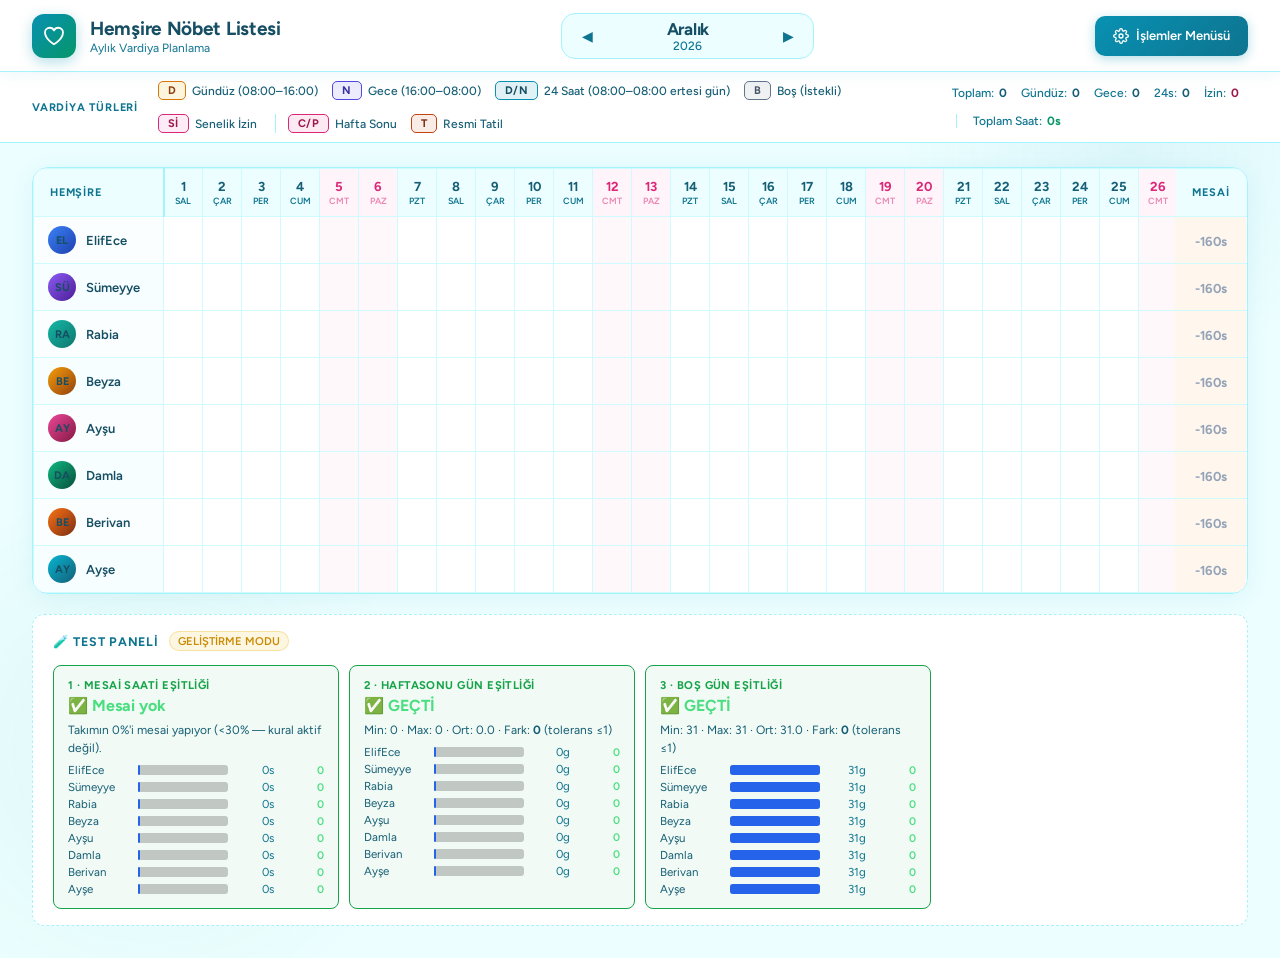
==== commit 7784755c: "feat: add automated nurse scheduling test panel and export data files" ====
--- a/index.html
+++ b/index.html
@@ -107,6 +107,9 @@
     </div>
     <!-- Mobil: kart görünümü (JS tarafından doldurulur) -->
     <div class="mobile-view" id="mobileView"></div>
+
+    <!-- ─── TEST PANELİ (geliştirme modu) ─── -->
+    <div class="test-panel" id="testPanel" style="display:none"></div>
   </main>
 
   <!-- ─── MOBİL FLOATING BOTTOM BAR ─── -->
@@ -196,35 +199,69 @@
       <button class="modal-close" onclick="closeAutoModal()">&#x2715;</button>
     </div>
 
-    <p style="color:var(--text-secondary);font-size:13px;line-height:1.65;margin-bottom:20px;">
-      <strong id="autoMonthLabel" style="color:var(--text-primary);"></strong> ayı için hemşirelere otomatik
-      vardiya ataması yapılacak. Her gün için belirtilen minimum kişi sayısı kadar hemşire
-      atanacak; yük dengeli (az nöbet tutan önce) ve rastgele dağıtılacak.
+    <p style="color:var(--text-secondary);font-size:13px;line-height:1.65;margin-bottom:16px;">
+      <strong id="autoMonthLabel" style="color:var(--text-primary);"></strong> ayı için otomatik vardiya ataması yapılacak.
+      Yük dengeli ve tercih öncelikli dağıtılır. Gece (N) sonrası zorunlu dinlenme kuralı otomatik uygulanır.
     </p>
 
+    <!-- Hafta içi -->
+    <p style="font-size:12px;font-weight:600;color:var(--text-secondary);margin-bottom:8px;letter-spacing:0.3px;">HAFTA İÇİ</p>
+    <div style="display:grid;grid-template-columns:1fr 1fr;gap:12px;margin-bottom:12px;">
+      <div class="form-group" style="margin-bottom:0;">
+        <label class="form-label" for="autoMinDay">Min. Gündüz</label>
+        <input class="form-input" type="number" id="autoMinDay" value="2" min="1" max="20">
+      </div>
+      <div class="form-group" style="margin-bottom:0;">
+        <label class="form-label" for="autoMinNight">Min. Gece</label>
+        <input class="form-input" type="number" id="autoMinNight" value="2" min="1" max="20">
+      </div>
+    </div>
+
+    <!-- Haftasonu -->
+    <p style="font-size:12px;font-weight:600;color:var(--text-secondary);margin-bottom:8px;letter-spacing:0.3px;">HAFTASONU / RESMİ TATİL</p>
     <div style="display:grid;grid-template-columns:1fr 1fr;gap:12px;margin-bottom:16px;">
       <div class="form-group" style="margin-bottom:0;">
-        <label class="form-label" for="autoMinDay">Min. Gündüz Hemşire</label>
-        <input class="form-input" type="number" id="autoMinDay" value="2" min="1" max="20">
+        <label class="form-label" for="autoMinDayWe">Min. Gündüz</label>
+        <input class="form-input" type="number" id="autoMinDayWe" value="1" min="1" max="20">
       </div>
       <div class="form-group" style="margin-bottom:0;">
-        <label class="form-label" for="autoMinNight">Min. Gece Hemşire</label>
-        <input class="form-input" type="number" id="autoMinNight" value="2" min="1" max="20">
+        <label class="form-label" for="autoMinNightWe">Min. Gece</label>
+        <input class="form-input" type="number" id="autoMinNightWe" value="1" min="1" max="20">
       </div>
     </div>
 
     <div id="autoPreview" style="background:rgba(8,145,178,0.07);border:1px solid rgba(8,145,178,0.18);border-radius:10px;padding:12px;margin-bottom:16px;font-size:12px;color:var(--text-secondary);line-height:1.6;">
     </div>
 
-    <div style="background:rgba(239,68,68,0.07);border:1px solid rgba(239,68,68,0.20);border-radius:10px;padding:10px 12px;margin-bottom:20px;">
-      <p style="color:#DC2626;font-size:12px;line-height:1.5;">
-        Bu işlem mevcut nöbet verilerini <strong>siler</strong>. İzin günleri korunur.
+    <div style="background:rgba(234,179,8,0.07);border:1px solid rgba(234,179,8,0.25);border-radius:10px;padding:10px 12px;margin-bottom:20px;">
+      <p style="color:#92400e;font-size:12px;line-height:1.5;">
+        Sadece <strong>atanmamış (boş)</strong> hücreler doldurulur. Mevcut vardiyalar, izin ve boş gün talepleri korunur.
       </p>
     </div>
 
     <div class="modal-footer">
       <button class="btn btn-secondary" onclick="closeAutoModal()" id="btn-auto-cancel">İptal</button>
       <button class="btn btn-primary" onclick="runAutoSchedule()" id="btn-run-auto">Oluştur</button>
+    </div>
+  </div>
+</div>
+
+<!-- ─── BAŞARISIZ ALTERNATİFLER MODAL ─── -->
+<div class="modal-overlay" id="failedAttemptsModal">
+  <div class="modal" style="max-width:680px;max-height:85vh;display:flex;flex-direction:column;">
+    <div class="modal-header" style="flex-shrink:0;">
+      <div>
+        <h2 class="modal-title">Başarısız Alternatifler</h2>
+        <p style="font-size:12px;color:var(--text-muted);margin:2px 0 0;">Algoritmanın denediği ve en az bir testi geçemeyen çizelgeler</p>
+      </div>
+      <button class="modal-close" onclick="closeFailedAttemptsModal()">✕</button>
+    </div>
+
+    <div id="failedAttemptsBody" style="overflow-y:auto;flex:1;padding:4px 0 8px;"></div>
+
+    <div class="modal-footer" style="flex-shrink:0;border-top:1px solid var(--modal-divider);padding-top:12px;">
+      <span style="font-size:12px;color:var(--text-muted);flex:1;" id="failedAttemptsFooterNote"></span>
+      <button class="btn btn-secondary" onclick="closeFailedAttemptsModal()">Kapat</button>
     </div>
   </div>
 </div>
--- a/style.css
+++ b/style.css
@@ -684,26 +684,113 @@
 
 /* Row total */
 .row-total {
-  padding: 0 12px;
+  padding: 0 8px;
   text-align: center;
-  min-width: 60px;
-  position: sticky;
-  right: 0;
+  min-width: 72px;
   background: #FAFEFF;
-  border-left: 2px solid var(--border-color);
-  z-index: 5;
 }
 
 .total-badge {
   display: inline-flex;
+  flex-direction: column;
   align-items: center;
   justify-content: center;
+  gap: 2px;
 }
 
 .total-badge span.hours {
   font-size: 15px;
   font-weight: 800;
   color: var(--brand-cta);
+}
+
+.mesai-badge {
+  display: inline-flex;
+  flex-direction: column;
+  align-items: center;
+  justify-content: center;
+}
+
+.mesai-badge span.mesai-pos {
+  font-size: 13px;
+  font-weight: 800;
+  color: #dc2626;
+}
+
+.mesai-badge span.mesai-neg {
+  font-size: 13px;
+  font-weight: 700;
+  color: #94a3b8;
+}
+
+.mesai-badge span.mesai-zero {
+  font-size: 16px;
+  font-weight: 400;
+  color: #cbd5e1;
+}
+
+/* ── Toplam kolonu ── */
+.col-total { background: #eff6ff; }
+[data-theme="dark"] .col-total { background: #0f172a; }
+
+.row-total.col-total {
+  padding: 0 8px;
+  text-align: center;
+  min-width: 72px;
+  background: #eff6ff;
+  border-left: 2px solid var(--border-light);
+}
+[data-theme="dark"] .row-total.col-total { background: #0f172a; }
+
+/* ── Hedef kolonu ── */
+.col-target { background: #f8fafc; }
+[data-theme="dark"] .col-target { background: #111827; }
+
+.row-target {
+  padding: 0 8px;
+  text-align: center;
+  min-width: 72px;
+  background: #f8fafc;
+  border-left: 1px solid var(--border-color);
+}
+[data-theme="dark"] .row-target { background: #111827; }
+
+/* ── Mesai kolonu ── */
+.col-mesai { background: #fff7ed; }
+[data-theme="dark"] .col-mesai { background: #1c0a00; }
+
+.row-mesai {
+  padding: 0 8px;
+  text-align: center;
+  min-width: 72px;
+  background: #fff7ed;
+  border-left: 1px solid var(--border-color);
+  position: sticky;
+  right: 0;
+  z-index: 5;
+}
+[data-theme="dark"] .row-mesai { background: #1c0a00; }
+
+.target-badge {
+  display: inline-flex;
+  flex-direction: column;
+  align-items: center;
+  gap: 2px;
+}
+
+.target-badge span.target-hours {
+  font-size: 13px;
+  font-weight: 700;
+  color: var(--text-secondary);
+}
+
+.target-badge span.target-leave {
+  font-size: 10px;
+  font-weight: 600;
+  color: #9d174d;
+  background: rgba(157, 23, 77, 0.08);
+  border-radius: 4px;
+  padding: 1px 5px;
 }
 
 /* Alternating row colors */
@@ -1010,19 +1097,20 @@
 }
 
 .pref-btn {
-  width: 30px;
+  width: 28px;
   height: 26px;
   border: none;
   background: transparent;
   border-radius: 6px;
   cursor: pointer;
-  font-size: 13px;
+  font-size: 11px;
   display: flex;
   align-items: center;
   justify-content: center;
   transition: all 0.18s ease;
-  opacity: 0.30;
+  opacity: 0.28;
   line-height: 1;
+  letter-spacing: -2px;
 }
 
 .pref-btn:hover {
@@ -1030,22 +1118,42 @@
   background: var(--border-color);
 }
 
-.pref-btn.pref-active-day {
+/* Sadece Gündüz — koyu sarı arka plan */
+.pref-btn.pref-active-day-only {
+  opacity: 1;
+  background: #f59e0b;
+  box-shadow: 0 0 0 1px #d97706;
+  color: #fff;
+}
+
+/* Çoğunlukla Gündüz — açık sarı arka plan */
+.pref-btn.pref-active-day-prefer {
   opacity: 1;
   background: var(--shift-day-bg);
   box-shadow: 0 0 0 1px var(--shift-day-border);
 }
 
+/* Fark Etmez */
 .pref-btn.pref-active-any {
   opacity: 0.9;
   background: var(--border-color);
 }
 
-.pref-btn.pref-active-night {
+/* Çoğunlukla Gece — açık mavi/mor arka plan */
+.pref-btn.pref-active-night-prefer {
   opacity: 1;
   background: var(--shift-night-bg);
   box-shadow: 0 0 0 1px var(--shift-night-border);
 }
+
+/* Sadece Gece — koyu mavi/mor arka plan */
+.pref-btn.pref-active-night-only {
+  opacity: 1;
+  background: #4338ca;
+  box-shadow: 0 0 0 1px #3730a3;
+  color: #fff;
+}
+
 
 /* ─── MOBILE CARD VIEW ───────────────────────────────────────── */
 .mobile-view {
@@ -1078,7 +1186,41 @@
   color: var(--text-primary);
 }
 
+.nurse-card-totals {
+  display: flex;
+  flex-direction: column;
+  align-items: flex-end;
+  gap: 3px;
+  margin-left: auto;
+}
+
+.nurse-card-target,
+.nurse-card-mesai {
+  display: flex;
+  align-items: center;
+  gap: 4px;
+}
+
+.nurse-card-target span.target-hours {
+  font-size: 11px;
+  font-weight: 600;
+  color: var(--text-secondary);
+}
+
+.nurse-card-target span.target-leave {
+  font-size: 10px;
+  font-weight: 600;
+  color: #9d174d;
+  background: rgba(157, 23, 77, 0.08);
+  border-radius: 4px;
+  padding: 1px 4px;
+}
+
 .nurse-card-total {
+  display: flex;
+  flex-direction: column;
+  align-items: flex-end;
+  gap: 2px;
   font-size: 15px;
   font-weight: 800;
   color: var(--brand-cta);
@@ -1348,3 +1490,85 @@
     transition-duration: 0.01ms !important;
   }
 }
+
+/* ─── TEST PANELİ ────────────────────────────────────────────── */
+.test-panel {
+  margin: 20px 0 8px;
+  padding: 16px 20px;
+  background: var(--modal-bg, #1e293b);
+  border: 1px dashed var(--border-color, #334155);
+  border-radius: 12px;
+}
+.test-panel-header {
+  display: flex;
+  align-items: center;
+  gap: 10px;
+  margin-bottom: 14px;
+}
+.test-panel-title {
+  font-size: 0.78em;
+  font-weight: 700;
+  text-transform: uppercase;
+  letter-spacing: 0.06em;
+  color: var(--text-muted, #64748b);
+}
+.test-panel-badge {
+  font-size: 0.7em;
+  padding: 2px 8px;
+  border-radius: 99px;
+  background: rgba(234,179,8,0.12);
+  color: #ca8a04;
+  border: 1px solid rgba(234,179,8,0.3);
+  font-weight: 600;
+}
+.test-checks {
+  display: grid;
+  grid-template-columns: repeat(auto-fill, minmax(240px, 1fr));
+  gap: 10px;
+}
+.test-card {
+  border-radius: 8px;
+  padding: 12px 14px;
+  border: 1px solid var(--border-color, #334155);
+  background: var(--surface, #0f172a);
+}
+.test-card.tc-pass { border-color: #16a34a; background: rgba(22,163,74,0.06); }
+.test-card.tc-warn { border-color: #d97706; background: rgba(217,119,6,0.06); }
+.test-card.tc-fail { border-color: #dc2626; background: rgba(220,38,38,0.06); }
+.test-card-label {
+  font-size: 0.7em;
+  font-weight: 700;
+  text-transform: uppercase;
+  letter-spacing: 0.04em;
+  color: var(--text-muted, #64748b);
+  margin-bottom: 4px;
+}
+.test-card.tc-pass .test-card-label { color: #16a34a; }
+.test-card.tc-warn .test-card-label { color: #d97706; }
+.test-card.tc-fail .test-card-label { color: #dc2626; }
+.test-card-verdict {
+  font-size: 1em;
+  font-weight: 700;
+  margin-bottom: 6px;
+}
+.test-card.tc-pass .test-card-verdict { color: #4ade80; }
+.test-card.tc-warn .test-card-verdict { color: #fbbf24; }
+.test-card.tc-fail .test-card-verdict { color: #f87171; }
+.test-card-detail {
+  font-size: 0.75em;
+  color: var(--text-secondary, #94a3b8);
+  line-height: 1.5;
+}
+.test-bar-list { display: flex; flex-direction: column; gap: 3px; margin-top: 6px; }
+.test-bar-row { display: flex; align-items: center; gap: 6px; font-size: 0.72em; }
+.test-bar-name { width: 64px; color: var(--text-secondary, #94a3b8); white-space: nowrap; overflow: hidden; text-overflow: ellipsis; }
+.test-bar-track { flex: 1; background: rgba(0,0,0,0.2); border-radius: 3px; height: 10px; }
+.test-bar-fill { height: 100%; border-radius: 3px; min-width: 2px; }
+.test-bar-fill.tb-ok    { background: #2563eb; }
+.test-bar-fill.tb-over  { background: #dc2626; }
+.test-bar-fill.tb-under { background: #d97706; }
+.test-bar-val { width: 40px; text-align: right; color: var(--text-muted, #64748b); }
+.test-bar-delta { width: 44px; text-align: right; font-weight: 600; font-size: 0.95em; }
+.test-bar-delta.td-ok   { color: #4ade80; }
+.test-bar-delta.td-pos  { color: #f87171; }
+.test-bar-delta.td-neg  { color: #fbbf24; }
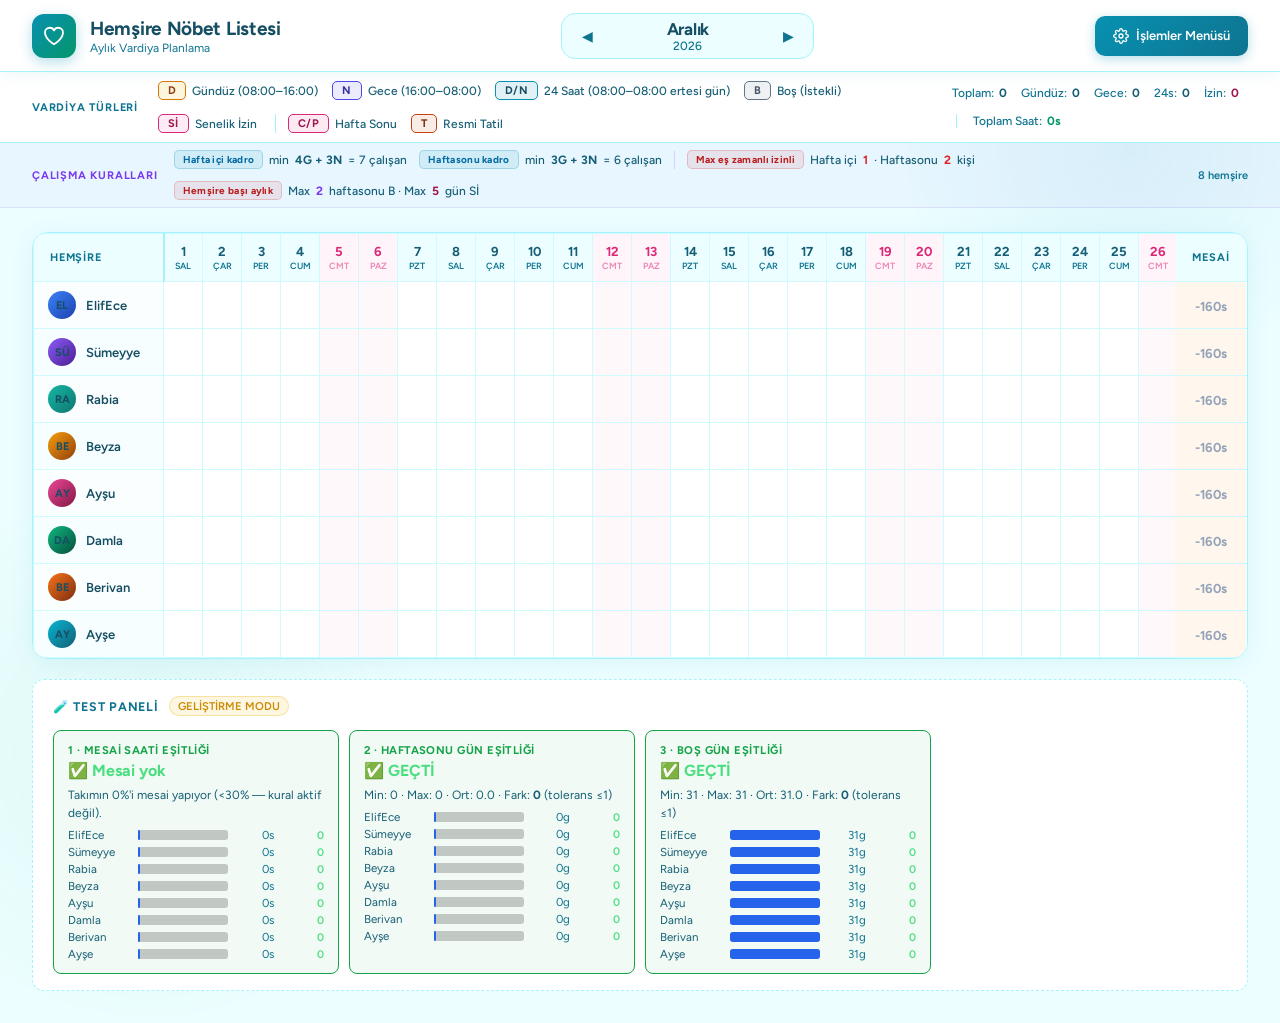
==== commit 733f4a40: "feat: add configurable scheduling rules and update UI to display rule compliance" ====
--- a/index.html
+++ b/index.html
@@ -96,6 +96,9 @@
     </div>
   </div>
 
+  <!-- ─── RULES BAR ─── -->
+  <div class="rules-bar" id="rulesBar"></div>
+
   <!-- ─── MAIN TABLE ─── -->
   <main class="main-content">
     <!-- Masaüstü: tablo görünümü -->
@@ -209,11 +212,11 @@
     <div style="display:grid;grid-template-columns:1fr 1fr;gap:12px;margin-bottom:12px;">
       <div class="form-group" style="margin-bottom:0;">
         <label class="form-label" for="autoMinDay">Min. Gündüz</label>
-        <input class="form-input" type="number" id="autoMinDay" value="2" min="1" max="20">
+        <input class="form-input" type="number" id="autoMinDay" value="4" min="1" max="20">
       </div>
       <div class="form-group" style="margin-bottom:0;">
         <label class="form-label" for="autoMinNight">Min. Gece</label>
-        <input class="form-input" type="number" id="autoMinNight" value="2" min="1" max="20">
+        <input class="form-input" type="number" id="autoMinNight" value="3" min="1" max="20">
       </div>
     </div>
 
@@ -222,11 +225,20 @@
     <div style="display:grid;grid-template-columns:1fr 1fr;gap:12px;margin-bottom:16px;">
       <div class="form-group" style="margin-bottom:0;">
         <label class="form-label" for="autoMinDayWe">Min. Gündüz</label>
-        <input class="form-input" type="number" id="autoMinDayWe" value="1" min="1" max="20">
+        <input class="form-input" type="number" id="autoMinDayWe" value="3" min="1" max="20">
       </div>
       <div class="form-group" style="margin-bottom:0;">
         <label class="form-label" for="autoMinNightWe">Min. Gece</label>
-        <input class="form-input" type="number" id="autoMinNightWe" value="1" min="1" max="20">
+        <input class="form-input" type="number" id="autoMinNightWe" value="3" min="1" max="20">
+      </div>
+    </div>
+
+    <!-- Hemşire başı limitler -->
+    <p style="font-size:12px;font-weight:600;color:var(--text-secondary);margin-bottom:8px;letter-spacing:0.3px;">HEMŞİRE BAŞI AYLIK LİMİTLER</p>
+    <div style="display:grid;grid-template-columns:1fr 1fr;gap:12px;margin-bottom:16px;">
+      <div class="form-group" style="margin-bottom:0;">
+        <label class="form-label" for="autoMaxLeave">Max Senelik İzin (gün)</label>
+        <input class="form-input" type="number" id="autoMaxLeave" value="5" min="1" max="31">
       </div>
     </div>
 
@@ -246,22 +258,23 @@
   </div>
 </div>
 
-<!-- ─── BAŞARISIZ ALTERNATİFLER MODAL ─── -->
-<div class="modal-overlay" id="failedAttemptsModal">
-  <div class="modal" style="max-width:680px;max-height:85vh;display:flex;flex-direction:column;">
+<!-- ─── SENARYO SEÇİCİ MODAL ─── -->
+<div class="modal-overlay" id="scenarioPickerModal">
+  <div class="modal" style="max-width:700px;max-height:88vh;display:flex;flex-direction:column;">
     <div class="modal-header" style="flex-shrink:0;">
       <div>
-        <h2 class="modal-title">Başarısız Alternatifler</h2>
-        <p style="font-size:12px;color:var(--text-muted);margin:2px 0 0;">Algoritmanın denediği ve en az bir testi geçemeyen çizelgeler</p>
-      </div>
-      <button class="modal-close" onclick="closeFailedAttemptsModal()">✕</button>
-    </div>
-
-    <div id="failedAttemptsBody" style="overflow-y:auto;flex:1;padding:4px 0 8px;"></div>
+        <h2 class="modal-title">Senaryo Seçimi</h2>
+        <p style="font-size:12px;color:var(--text-muted);margin:2px 0 0;" id="scenarioPickerSubtitle"></p>
+      </div>
+      <button class="modal-close" onclick="closeScenarioPickerModal()">✕</button>
+    </div>
+
+    <div id="scenarioPickerBody" style="overflow-y:auto;flex:1;padding:8px 0;"></div>
 
     <div class="modal-footer" style="flex-shrink:0;border-top:1px solid var(--modal-divider);padding-top:12px;">
-      <span style="font-size:12px;color:var(--text-muted);flex:1;" id="failedAttemptsFooterNote"></span>
-      <button class="btn btn-secondary" onclick="closeFailedAttemptsModal()">Kapat</button>
+      <span style="font-size:12px;color:var(--text-muted);flex:1;" id="scenarioPickerNote"></span>
+      <button class="btn btn-secondary" onclick="closeScenarioPickerModal()">İptal</button>
+      <button class="btn btn-primary" id="btn-apply-scenario" onclick="applySelectedScenario()" disabled style="opacity:0.4;">Uygula</button>
     </div>
   </div>
 </div>
--- a/style.css
+++ b/style.css
@@ -429,6 +429,82 @@
   color: var(--text-secondary);
 }
 
+/* ─── RULES BAR ─────────────────────────────────────────────── */
+.rules-bar {
+  display: flex;
+  align-items: center;
+  gap: 16px;
+  padding: 7px 32px;
+  background: rgba(124,58,237,0.04);
+  border-bottom: 1.5px solid rgba(124,58,237,0.12);
+  flex-wrap: wrap;
+  min-height: 36px;
+}
+[data-theme="dark"] .rules-bar {
+  background: rgba(124,58,237,0.07);
+  border-color: rgba(124,58,237,0.18);
+}
+.rules-label {
+  font-size: 11px;
+  font-weight: 700;
+  color: #7C3AED;
+  text-transform: uppercase;
+  letter-spacing: 0.8px;
+  white-space: nowrap;
+}
+.rules-label-error { color: #DC2626; }
+.rules-items {
+  display: flex;
+  align-items: center;
+  gap: 12px;
+  flex-wrap: wrap;
+  flex: 1;
+}
+.rules-item {
+  display: flex;
+  align-items: center;
+  gap: 6px;
+  font-size: 12px;
+  color: var(--text-secondary);
+  font-weight: 500;
+}
+.rules-chip {
+  padding: 2px 8px;
+  border-radius: 5px;
+  font-size: 10px;
+  font-weight: 700;
+  letter-spacing: 0.3px;
+  white-space: nowrap;
+}
+.rules-chip-staff {
+  background: rgba(8,145,178,0.10);
+  color: #0369A1;
+  border: 1px solid rgba(8,145,178,0.25);
+}
+[data-theme="dark"] .rules-chip-staff { color: #38BDF8; background: rgba(8,145,178,0.15); }
+.rules-chip-limit {
+  background: rgba(220,38,38,0.09);
+  color: #B91C1C;
+  border: 1px solid rgba(220,38,38,0.22);
+}
+[data-theme="dark"] .rules-chip-limit { color: #FCA5A5; background: rgba(220,38,38,0.14); }
+.rules-sep {
+  width: 1px;
+  height: 18px;
+  background: rgba(124,58,237,0.18);
+  flex-shrink: 0;
+}
+.rules-val-warn  { color: #DC2626; }
+.rules-val-purple { color: #7C3AED; }
+.rules-val-leave  { color: var(--shift-leave-text); }
+.rules-nurse-count {
+  font-size: 11px;
+  font-weight: 600;
+  color: var(--text-muted);
+  white-space: nowrap;
+  margin-left: auto;
+}
+
 /* ─── MAIN CONTENT ───────────────────────────────────────────── */
 .main-content {
   flex: 1;
